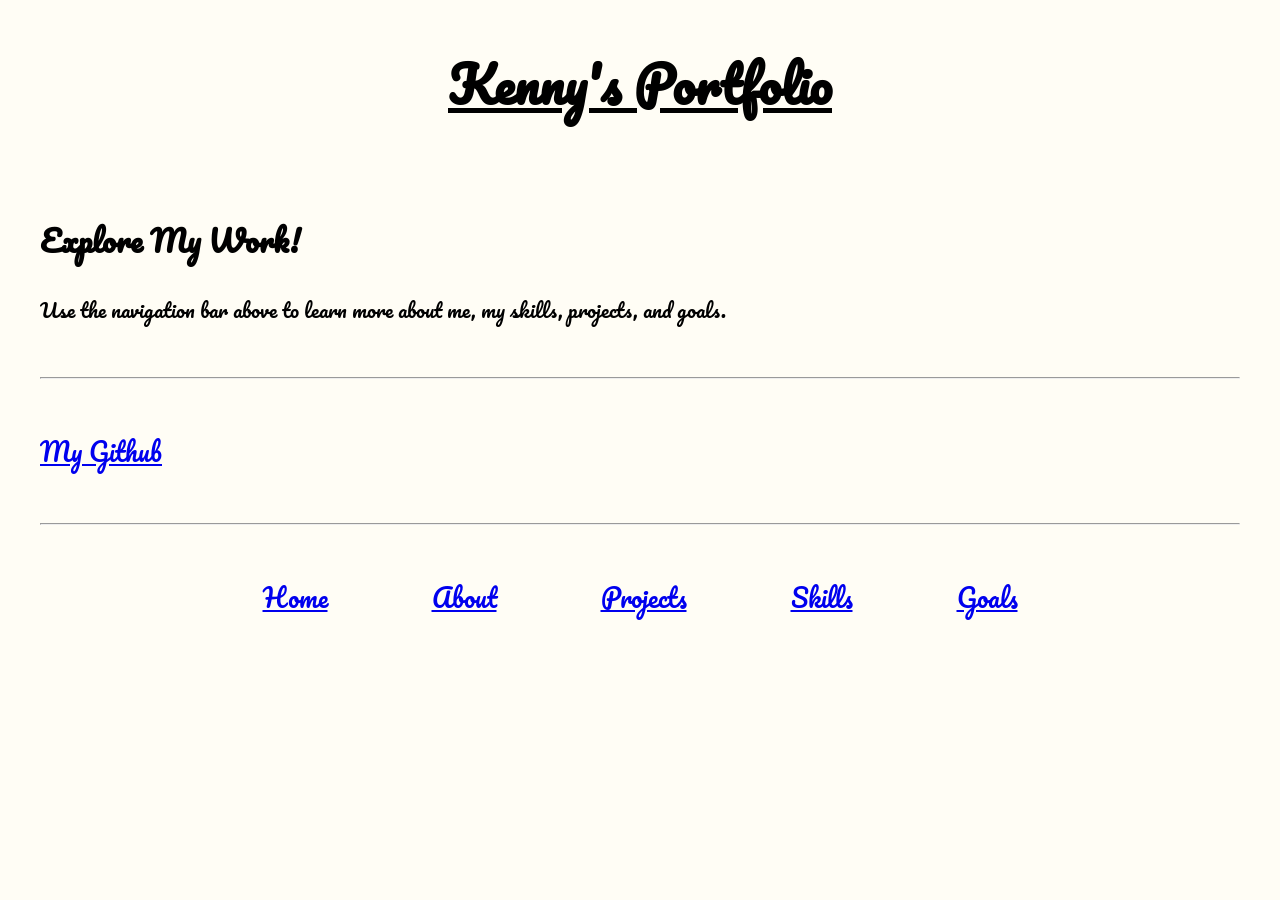
==== index.html @ f8387a8a "Created portfolio website" ====
<!DOCTYPE html>
<html>

<head>
    <title>
        My Website
    </title>

    <link rel="stylesheet" href="style.css">
</head>

<body>
    <h1>
        Kenny's Portfolio
    </h1>

    <br>

    <section>
        <h2>
            Explore My Work!
        </h2>

        <p>
            Use the navigation bar above to learn more about me, my skills, projects, and goals.
        </p>
    </section>

    <hr>

    <a href="https://github.com/Kenny-G-z">
        My Github
    </a>

    <hr>
    
    <footer>
        <nav>
            <a href="index.html">Home</a>
            <a href="about.html">About</a>
            <a href="projects.html">Projects</a>
            <a href="skills.html">Skills</a>
            <a href="goals.html">Goals</a>
        </nav>
    </footer>
</body>

</html>
---- style.css ----
@import url('https://fonts.googleapis.com/css2?family=Pacifico&display=swap');

h1 {
    text-align: center;
    font-size: 50px;
    text-decoration: underline;
    font-weight: bold;
}

h2 {
    font-size: 30px;
}

p {
    font-size: 20px;
}

section {
    margin-bottom: 50px;
}       
        
li {
    font-size: 20px;
}

a {
    font-size: 25px;
}

body {
    margin: 40px;
    font-family: Pacifico, cursive;
    background-color: #fffdf5;
}

footer {
    text-align: center;
    margin-top: 50px;
}

footer a {
    margin: 0 50px;
}

hr {
    margin-top: 50px;
    margin-bottom: 50px;
}
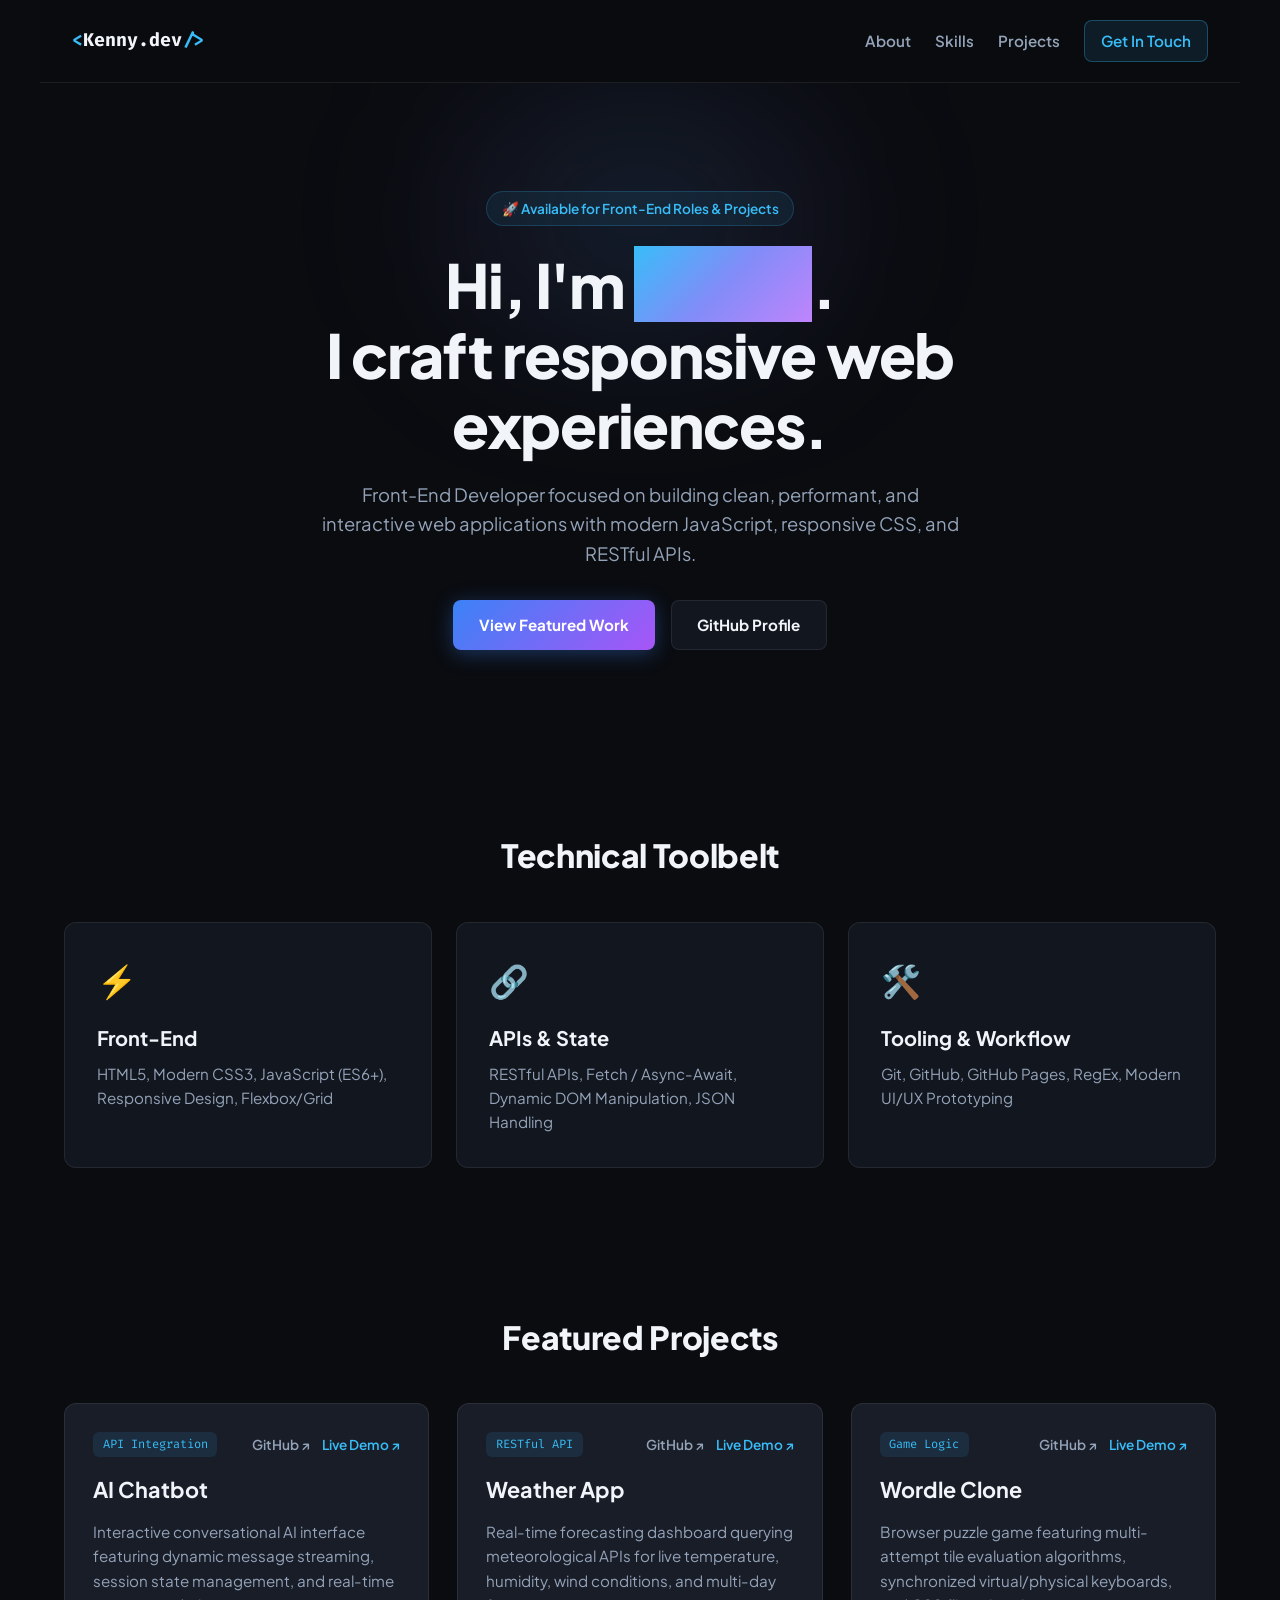
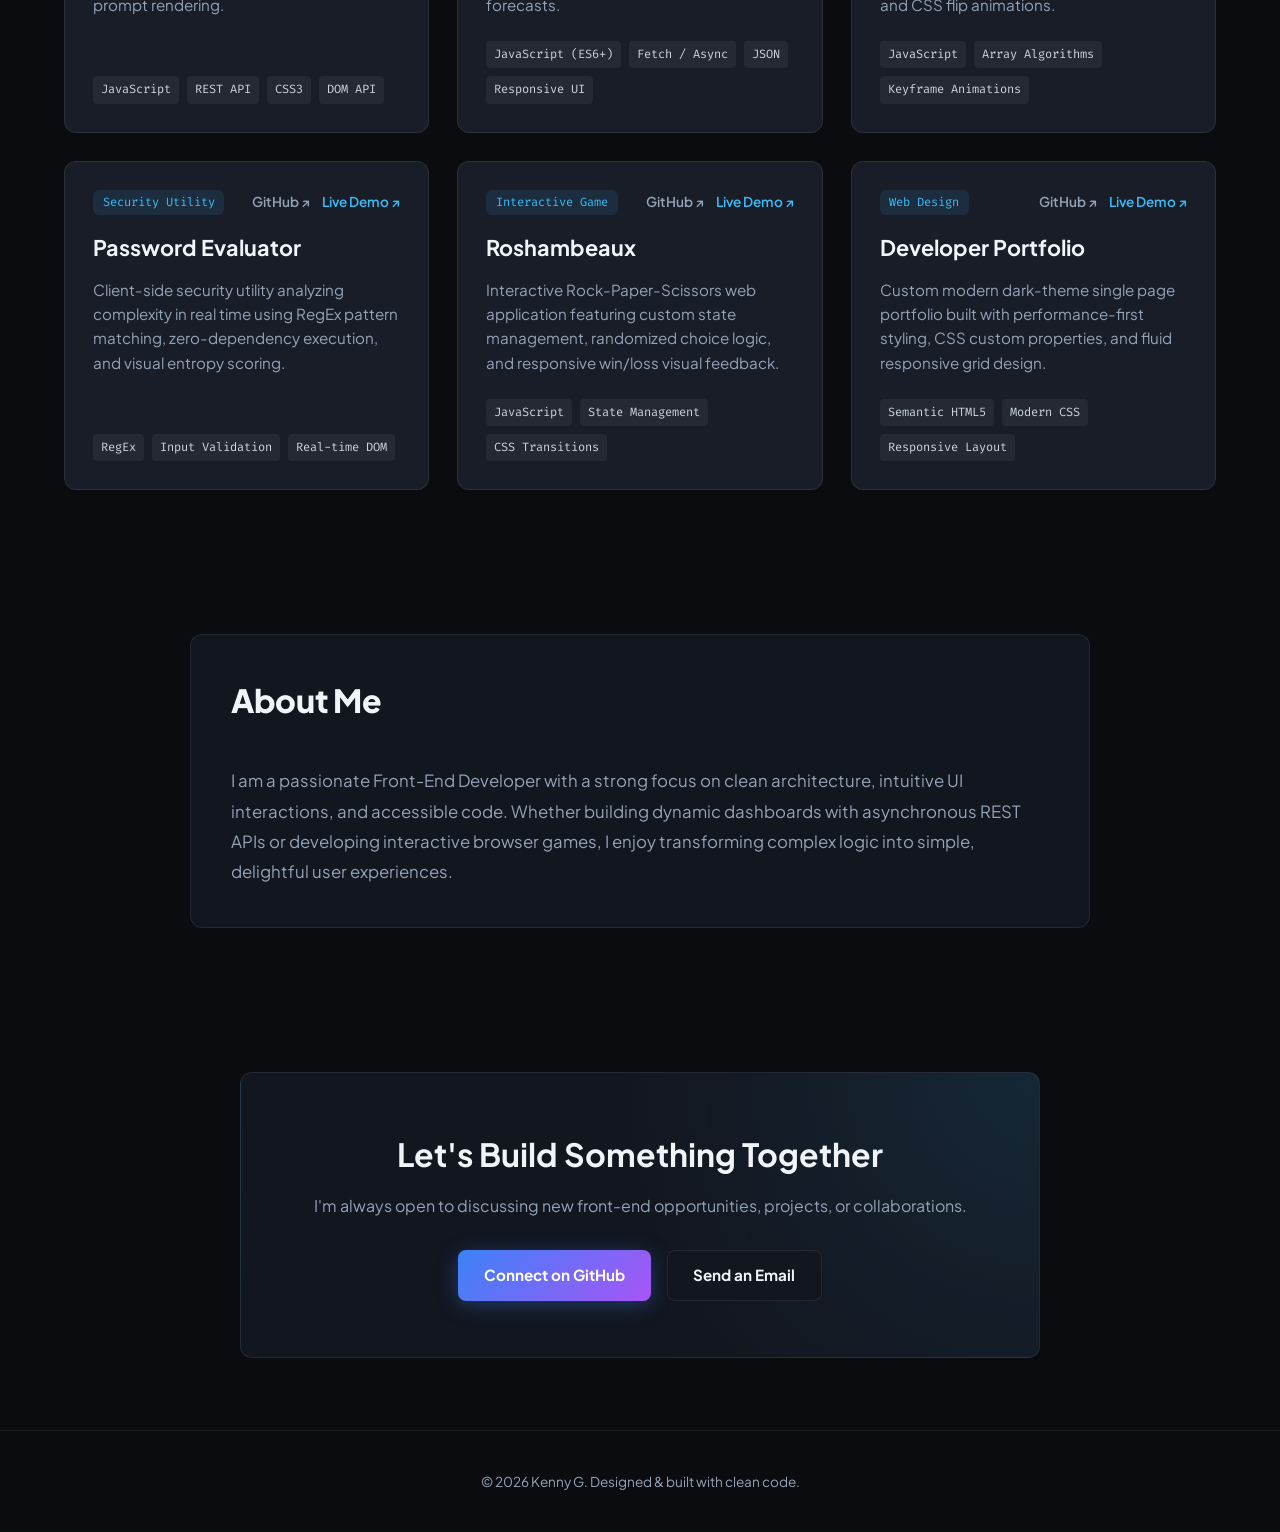
==== commit e2ae7204: "testing" ====
--- a/index.html
+++ b/index.html
@@ -1,48 +1,211 @@
 <!DOCTYPE html>
-<html>
-
+<html lang="en">
 <head>
-    <title>
-        My Website
-    </title>
-
-    <link rel="stylesheet" href="style.css">
+  <meta charset="UTF-8" />
+  <meta name="viewport" content="width=device-width, initial-scale=1.0" />
+  <title>Kenny G | Front-End Developer Portfolio</title>
+  <link rel="preconnect" href="https://fonts.googleapis.com">
+  <link rel="preconnect" href="https://fonts.gstatic.com" crossorigin>
+  <link href="https://fonts.googleapis.com/css2?family=Fira+Code:wght@400;600&family=Plus+Jakarta+Sans:wght@400;600;700;800&display=swap" rel="stylesheet">
+  <link rel="stylesheet" href="style.css" />
 </head>
-
 <body>
-    <h1>
-        Kenny's Portfolio
-    </h1>
-
-    <br>
-
-    <section>
-        <h2>
-            Explore My Work!
-        </h2>
-
+
+  <!-- Navigation -->
+  <header class="navbar">
+    <a href="#hero" class="logo"><span>&lt;</span>Kenny.dev<span>/&gt;</span></a>
+    <nav class="nav-links">
+      <a href="#about">About</a>
+      <a href="#skills">Skills</a>
+      <a href="#projects">Projects</a>
+      <a href="#contact" class="btn-nav">Get In Touch</a>
+    </nav>
+  </header>
+
+  <main>
+    <!-- Hero Section -->
+    <section id="hero" class="hero-section">
+      <div class="hero-glow"></div>
+      <div class="hero-content">
+        <div class="badge">🚀 Available for Front-End Roles & Projects</div>
+        <h1>Hi, I'm <span class="gradient-text">Kenny</span>.<br>I craft responsive web experiences.</h1>
+        <p class="hero-subtext">
+          Front-End Developer focused on building clean, performant, and interactive web applications with modern JavaScript, responsive CSS, and RESTful APIs.
+        </p>
+        <div class="hero-actions">
+          <a href="#projects" class="btn btn-primary">View Featured Work</a>
+          <a href="https://github.com/Kenny-G-z" target="_blank" rel="noopener noreferrer" class="btn btn-secondary">GitHub Profile</a>
+        </div>
+      </div>
+    </section>
+
+    <!-- Skills Section -->
+    <section id="skills" class="skills-section">
+      <h2 class="section-title">Technical Toolbelt</h2>
+      <div class="skills-grid">
+        <div class="skill-card">
+          <div class="skill-icon">⚡</div>
+          <h3>Front-End</h3>
+          <p>HTML5, Modern CSS3, JavaScript (ES6+), Responsive Design, Flexbox/Grid</p>
+        </div>
+        <div class="skill-card">
+          <div class="skill-icon">🔗</div>
+          <h3>APIs & State</h3>
+          <p>RESTful APIs, Fetch / Async-Await, Dynamic DOM Manipulation, JSON Handling</p>
+        </div>
+        <div class="skill-card">
+          <div class="skill-icon">🛠️</div>
+          <h3>Tooling & Workflow</h3>
+          <p>Git, GitHub, GitHub Pages, RegEx, Modern UI/UX Prototyping</p>
+        </div>
+      </div>
+    </section>
+
+    <!-- Projects Section -->
+    <section id="projects" class="projects-section">
+      <h2 class="section-title">Featured Projects</h2>
+      <div class="projects-grid">
+
+        <!-- Project 1: AI Chatbot -->
+        <article class="project-card">
+          <div class="project-header">
+            <span class="project-tag">API Integration</span>
+            <div class="project-links">
+              <a href="https://github.com/Kenny-G-z/AI-Chatbot" target="_blank" rel="noopener noreferrer" title="View Source">GitHub ↗</a>
+              <a href="https://kenny-g-z.github.io/AI-Chatbot/" target="_blank" rel="noopener noreferrer" class="live-link" title="Live Demo">Live Demo ↗</a>
+            </div>
+          </div>
+          <h3>AI Chatbot</h3>
+          <p>Interactive conversational AI interface featuring dynamic message streaming, session state management, and real-time prompt rendering.</p>
+          <div class="tech-stack">
+            <span>JavaScript</span>
+            <span>REST API</span>
+            <span>CSS3</span>
+            <span>DOM API</span>
+          </div>
+        </article>
+
+        <!-- Project 2: Weather App -->
+        <article class="project-card">
+          <div class="project-header">
+            <span class="project-tag">RESTful API</span>
+            <div class="project-links">
+              <a href="https://github.com/Kenny-G-z/Weather-App" target="_blank" rel="noopener noreferrer">GitHub ↗</a>
+              <a href="https://kenny-g-z.github.io/Weather-App/" target="_blank" rel="noopener noreferrer" class="live-link">Live Demo ↗</a>
+            </div>
+          </div>
+          <h3>Weather App</h3>
+          <p>Real-time forecasting dashboard querying meteorological APIs for live temperature, humidity, wind conditions, and multi-day forecasts.</p>
+          <div class="tech-stack">
+            <span>JavaScript (ES6+)</span>
+            <span>Fetch / Async</span>
+            <span>JSON</span>
+            <span>Responsive UI</span>
+          </div>
+        </article>
+
+        <!-- Project 3: Wordle Clone -->
+        <article class="project-card">
+          <div class="project-header">
+            <span class="project-tag">Game Logic</span>
+            <div class="project-links">
+              <a href="https://github.com/Kenny-G-z/Wordle" target="_blank" rel="noopener noreferrer">GitHub ↗</a>
+              <a href="https://kenny-g-z.github.io/Wordle/" target="_blank" rel="noopener noreferrer" class="live-link">Live Demo ↗</a>
+            </div>
+          </div>
+          <h3>Wordle Clone</h3>
+          <p>Browser puzzle game featuring multi-attempt tile evaluation algorithms, synchronized virtual/physical keyboards, and CSS flip animations.</p>
+          <div class="tech-stack">
+            <span>JavaScript</span>
+            <span>Array Algorithms</span>
+            <span>Keyframe Animations</span>
+          </div>
+        </article>
+
+        <!-- Project 4: Password Evaluator -->
+        <article class="project-card">
+          <div class="project-header">
+            <span class="project-tag">Security Utility</span>
+            <div class="project-links">
+              <a href="https://github.com/Kenny-G-z/Password-Evaluator" target="_blank" rel="noopener noreferrer">GitHub ↗</a>
+              <a href="https://kenny-g-z.github.io/Password-Evaluator/" target="_blank" rel="noopener noreferrer" class="live-link">Live Demo ↗</a>
+            </div>
+          </div>
+          <h3>Password Evaluator</h3>
+          <p>Client-side security utility analyzing complexity in real time using RegEx pattern matching, zero-dependency execution, and visual entropy scoring.</p>
+          <div class="tech-stack">
+            <span>RegEx</span>
+            <span>Input Validation</span>
+            <span>Real-time DOM</span>
+          </div>
+        </article>
+
+        <!-- Project 5: Roshambeaux -->
+        <article class="project-card">
+          <div class="project-header">
+            <span class="project-tag">Interactive Game</span>
+            <div class="project-links">
+              <a href="https://github.com/Kenny-G-z/Roshambeaux" target="_blank" rel="noopener noreferrer">GitHub ↗</a>
+              <a href="https://kenny-g-z.github.io/Roshambeaux/" target="_blank" rel="noopener noreferrer" class="live-link">Live Demo ↗</a>
+            </div>
+          </div>
+          <h3>Roshambeaux</h3>
+          <p>Interactive Rock-Paper-Scissors web application featuring custom state management, randomized choice logic, and responsive win/loss visual feedback.</p>
+          <div class="tech-stack">
+            <span>JavaScript</span>
+            <span>State Management</span>
+            <span>CSS Transitions</span>
+          </div>
+        </article>
+
+        <!-- Project 6: Personal Portfolio -->
+        <article class="project-card">
+          <div class="project-header">
+            <span class="project-tag">Web Design</span>
+            <div class="project-links">
+              <a href="https://github.com/Kenny-G-z/Portfolio" target="_blank" rel="noopener noreferrer">GitHub ↗</a>
+              <a href="https://kenny-g-z.github.io/Portfolio/" target="_blank" rel="noopener noreferrer" class="live-link">Live Demo ↗</a>
+            </div>
+          </div>
+          <h3>Developer Portfolio</h3>
+          <p>Custom modern dark-theme single page portfolio built with performance-first styling, CSS custom properties, and fluid responsive grid design.</p>
+          <div class="tech-stack">
+            <span>Semantic HTML5</span>
+            <span>Modern CSS</span>
+            <span>Responsive Layout</span>
+          </div>
+        </article>
+
+      </div>
+    </section>
+
+    <!-- About Section -->
+    <section id="about" class="about-section">
+      <div class="about-card">
+        <h2 class="section-title text-left">About Me</h2>
         <p>
-            Use the navigation bar above to learn more about me, my skills, projects, and goals.
+          I am a passionate Front-End Developer with a strong focus on clean architecture, intuitive UI interactions, and accessible code. Whether building dynamic dashboards with asynchronous REST APIs or developing interactive browser games, I enjoy transforming complex logic into simple, delightful user experiences.
         </p>
-    </section>
-
-    <hr>
-
-    <a href="https://github.com/Kenny-G-z">
-        My Github
-    </a>
-
-    <hr>
-    
-    <footer>
-        <nav>
-            <a href="index.html">Home</a>
-            <a href="about.html">About</a>
-            <a href="projects.html">Projects</a>
-            <a href="skills.html">Skills</a>
-            <a href="goals.html">Goals</a>
-        </nav>
-    </footer>
+      </div>
+    </section>
+
+    <!-- Contact Section -->
+    <section id="contact" class="contact-section">
+      <div class="contact-box">
+        <h2>Let's Build Something Together</h2>
+        <p>I'm always open to discussing new front-end opportunities, projects, or collaborations.</p>
+        <div class="contact-buttons">
+          <a href="https://github.com/Kenny-G-z" target="_blank" rel="noopener noreferrer" class="btn btn-primary">Connect on GitHub</a>
+          <a href="mailto:your-email@example.com" class="btn btn-secondary">Send an Email</a>
+        </div>
+      </div>
+    </section>
+  </main>
+
+  <footer>
+    <p>© 2026 Kenny G. Designed & built with clean code.</p>
+  </footer>
+
+  <script src="script.js"></script>
 </body>
-
 </html>
--- a/style.css
+++ b/style.css
@@ -1,48 +1,392 @@
-@import url('https://fonts.googleapis.com/css2?family=Pacifico&display=swap');
-
-h1 {
-    text-align: center;
-    font-size: 50px;
-    text-decoration: underline;
-    font-weight: bold;
-}
-
-h2 {
-    font-size: 30px;
-}
-
-p {
-    font-size: 20px;
-}
-
+:root {
+  --bg-main: #0a0c10;
+  --bg-surface: #12161f;
+  --bg-card: #181d28;
+  --bg-card-hover: #1e2433;
+  --border-color: rgba(255, 255, 255, 0.08);
+  --border-hover: rgba(56, 189, 248, 0.4);
+  --text-main: #f1f5f9;
+  --text-muted: #94a3b8;
+  --accent-cyan: #38bdf8;
+  --accent-blue: #3b82f6;
+  --accent-purple: #a855f7;
+  --radius: 12px;
+  --transition: all 0.25s cubic-bezier(0.16, 1, 0.3, 1);
+}
+
+* {
+  box-sizing: border-box;
+  margin: 0;
+  padding: 0;
+}
+
+html {
+  scroll-behavior: smooth;
+  font-family: 'Plus Jakarta Sans', sans-serif;
+  background-color: var(--bg-main);
+  color: var(--text-main);
+  line-height: 1.6;
+}
+
+/* Navbar */
+.navbar {
+  display: flex;
+  justify-content: space-between;
+  align-items: center;
+  padding: 1.25rem 2rem;
+  max-width: 1200px;
+  margin: 0 auto;
+  position: sticky;
+  top: 0;
+  z-index: 100;
+  background: rgba(10, 12, 16, 0.85);
+  backdrop-filter: blur(12px);
+  border-bottom: 1px solid var(--border-color);
+}
+
+.logo {
+  font-family: 'Fira Code', monospace;
+  font-weight: 700;
+  font-size: 1.15rem;
+  color: var(--text-main);
+  text-decoration: none;
+}
+
+.logo span {
+  color: var(--accent-cyan);
+}
+
+.nav-links {
+  display: flex;
+  align-items: center;
+  gap: 1.5rem;
+}
+
+.nav-links a {
+  text-decoration: none;
+  color: var(--text-muted);
+  font-size: 0.95rem;
+  font-weight: 600;
+  transition: var(--transition);
+}
+
+.nav-links a:hover {
+  color: var(--accent-cyan);
+}
+
+.btn-nav {
+  background: rgba(56, 189, 248, 0.1);
+  color: var(--accent-cyan) !important;
+  padding: 0.5rem 1rem;
+  border-radius: 8px;
+  border: 1px solid rgba(56, 189, 248, 0.3);
+}
+
+.btn-nav:hover {
+  background: rgba(56, 189, 248, 0.2);
+}
+
+/* Hero Section */
+.hero-section {
+  position: relative;
+  min-height: 75vh;
+  display: flex;
+  align-items: center;
+  justify-content: center;
+  text-align: center;
+  padding: 4rem 1.5rem;
+  overflow: hidden;
+}
+
+.hero-glow {
+  position: absolute;
+  top: 20%;
+  left: 50%;
+  transform: translate(-50%, -50%);
+  width: 500px;
+  height: 250px;
+  background: radial-gradient(circle, rgba(56, 189, 248, 0.15) 0%, rgba(168, 85, 247, 0.08) 60%, transparent 80%);
+  filter: blur(80px);
+  z-index: 0;
+}
+
+.hero-content {
+  position: relative;
+  z-index: 1;
+  max-width: 800px;
+}
+
+.badge {
+  display: inline-block;
+  font-size: 0.85rem;
+  font-weight: 600;
+  color: var(--accent-cyan);
+  background: rgba(56, 189, 248, 0.08);
+  border: 1px solid rgba(56, 189, 248, 0.2);
+  padding: 0.35rem 0.9rem;
+  border-radius: 999px;
+  margin-bottom: 1.5rem;
+}
+
+.hero-content h1 {
+  font-size: clamp(2.2rem, 5vw, 3.8rem);
+  font-weight: 800;
+  line-height: 1.15;
+  margin-bottom: 1.25rem;
+  letter-spacing: -0.02em;
+}
+
+.gradient-text {
+  background: linear-gradient(135deg, #38bdf8, #818cf8, #c084fc);
+  -webkit-text-fill-color: transparent;
+}
+
+.hero-subtext {
+  font-size: 1.15rem;
+  color: var(--text-muted);
+  margin-bottom: 2rem;
+  max-width: 650px;
+  margin-left: auto;
+  margin-right: auto;
+}
+
+.hero-actions {
+  display: flex;
+  gap: 1rem;
+  justify-content: center;
+  flex-wrap: wrap;
+}
+
+.btn {
+  display: inline-flex;
+  align-items: center;
+  justify-content: center;
+  padding: 0.75rem 1.6rem;
+  border-radius: 8px;
+  font-size: 0.95rem;
+  font-weight: 700;
+  text-decoration: none;
+  transition: var(--transition);
+}
+
+.btn-primary {
+  background: linear-gradient(135deg, var(--accent-blue), var(--accent-purple));
+  color: #fff;
+  box-shadow: 0 4px 20px rgba(59, 130, 246, 0.35);
+}
+
+.btn-primary:hover {
+  transform: translateY(-2px);
+  box-shadow: 0 6px 25px rgba(59, 130, 246, 0.5);
+}
+
+.btn-secondary {
+  background: var(--bg-surface);
+  color: var(--text-main);
+  border: 1px solid var(--border-color);
+}
+
+.btn-secondary:hover {
+  background: var(--bg-card);
+  border-color: rgba(255, 255, 255, 0.2);
+  transform: translateY(-2px);
+}
+
+/* Sections Common */
 section {
-    margin-bottom: 50px;
-}       
-        
-li {
-    font-size: 20px;
-}
-
-a {
-    font-size: 25px;
-}
-
-body {
-    margin: 40px;
-    font-family: Pacifico, cursive;
-    background-color: #fffdf5;
-}
-
+  max-width: 1200px;
+  margin: 0 auto;
+  padding: 4.5rem 1.5rem;
+}
+
+.section-title {
+  font-size: 2rem;
+  font-weight: 800;
+  margin-bottom: 2.5rem;
+  text-align: center;
+  letter-spacing: -0.01em;
+}
+
+.section-title.text-left {
+  text-align: left;
+}
+
+/* Skills */
+.skills-grid {
+  display: grid;
+  grid-template-columns: repeat(auto-fit, minmax(280px, 1fr));
+  gap: 1.5rem;
+}
+
+.skill-card {
+  background: var(--bg-surface);
+  border: 1px solid var(--border-color);
+  border-radius: var(--radius);
+  padding: 2rem;
+  transition: var(--transition);
+}
+
+.skill-card:hover {
+  border-color: var(--border-hover);
+  transform: translateY(-4px);
+}
+
+.skill-icon {
+  font-size: 2rem;
+  margin-bottom: 1rem;
+}
+
+.skill-card h3 {
+  font-size: 1.25rem;
+  margin-bottom: 0.5rem;
+}
+
+.skill-card p {
+  color: var(--text-muted);
+  font-size: 0.95rem;
+}
+
+/* Projects */
+.projects-grid {
+  display: grid;
+  grid-template-columns: repeat(auto-fit, minmax(320px, 1fr));
+  gap: 1.75rem;
+}
+
+.project-card {
+  background: var(--bg-card);
+  border: 1px solid var(--border-color);
+  border-radius: var(--radius);
+  padding: 1.75rem;
+  display: flex;
+  flex-direction: column;
+  justify-content: space-between;
+  transition: var(--transition);
+}
+
+.project-card:hover {
+  border-color: var(--border-hover);
+  background: var(--bg-card-hover);
+  transform: translateY(-5px);
+  box-shadow: 0 10px 30px rgba(0, 0, 0, 0.4);
+}
+
+.project-header {
+  display: flex;
+  justify-content: space-between;
+  align-items: center;
+  margin-bottom: 1rem;
+}
+
+.project-tag {
+  font-family: 'Fira Code', monospace;
+  font-size: 0.75rem;
+  color: var(--accent-cyan);
+  background: rgba(56, 189, 248, 0.1);
+  padding: 0.2rem 0.6rem;
+  border-radius: 6px;
+}
+
+.project-links {
+  display: flex;
+  gap: 0.75rem;
+}
+
+.project-links a {
+  font-size: 0.85rem;
+  color: var(--text-muted);
+  text-decoration: none;
+  font-weight: 600;
+  transition: var(--transition);
+}
+
+.project-links a:hover,
+.project-links a.live-link {
+  color: var(--accent-cyan);
+}
+
+.project-card h3 {
+  font-size: 1.35rem;
+  margin-bottom: 0.75rem;
+}
+
+.project-card p {
+  color: var(--text-muted);
+  font-size: 0.95rem;
+  margin-bottom: 1.5rem;
+  flex-grow: 1;
+}
+
+.tech-stack {
+  display: flex;
+  flex-wrap: wrap;
+  gap: 0.5rem;
+}
+
+.tech-stack span {
+  font-family: 'Fira Code', monospace;
+  font-size: 0.75rem;
+  background: rgba(255, 255, 255, 0.05);
+  color: #cbd5e1;
+  padding: 0.25rem 0.5rem;
+  border-radius: 4px;
+}
+
+/* About Section */
+.about-card {
+  background: var(--bg-surface);
+  border: 1px solid var(--border-color);
+  border-radius: var(--radius);
+  padding: 2.5rem;
+  max-width: 900px;
+  margin: 0 auto;
+}
+
+.about-card p {
+  color: var(--text-muted);
+  font-size: 1.05rem;
+  line-height: 1.8;
+}
+
+/* Contact */
+.contact-box {
+  background: radial-gradient(circle at top right, rgba(56, 189, 248, 0.1), transparent 50%), var(--bg-surface);
+  border: 1px solid var(--border-color);
+  border-radius: var(--radius);
+  padding: 3.5rem 2rem;
+  text-align: center;
+  max-width: 800px;
+  margin: 0 auto;
+}
+
+.contact-box h2 {
+  font-size: 2rem;
+  margin-bottom: 0.75rem;
+}
+
+.contact-box p {
+  color: var(--text-muted);
+  margin-bottom: 2rem;
+}
+
+.contact-buttons {
+  display: flex;
+  justify-content: center;
+  gap: 1rem;
+  flex-wrap: wrap;
+}
+
+/* Footer */
 footer {
-    text-align: center;
-    margin-top: 50px;
-}
-
-footer a {
-    margin: 0 50px;
-}
-
-hr {
-    margin-top: 50px;
-    margin-bottom: 50px;
+  text-align: center;
+  padding: 2.5rem 1rem;
+  border-top: 1px solid var(--border-color);
+  color: var(--text-muted);
+  font-size: 0.85rem;
+}
+
+@media (max-width: 640px) {
+  .nav-links {
+    display: none; /* simple mobile hide for clean look */
+  }
 }
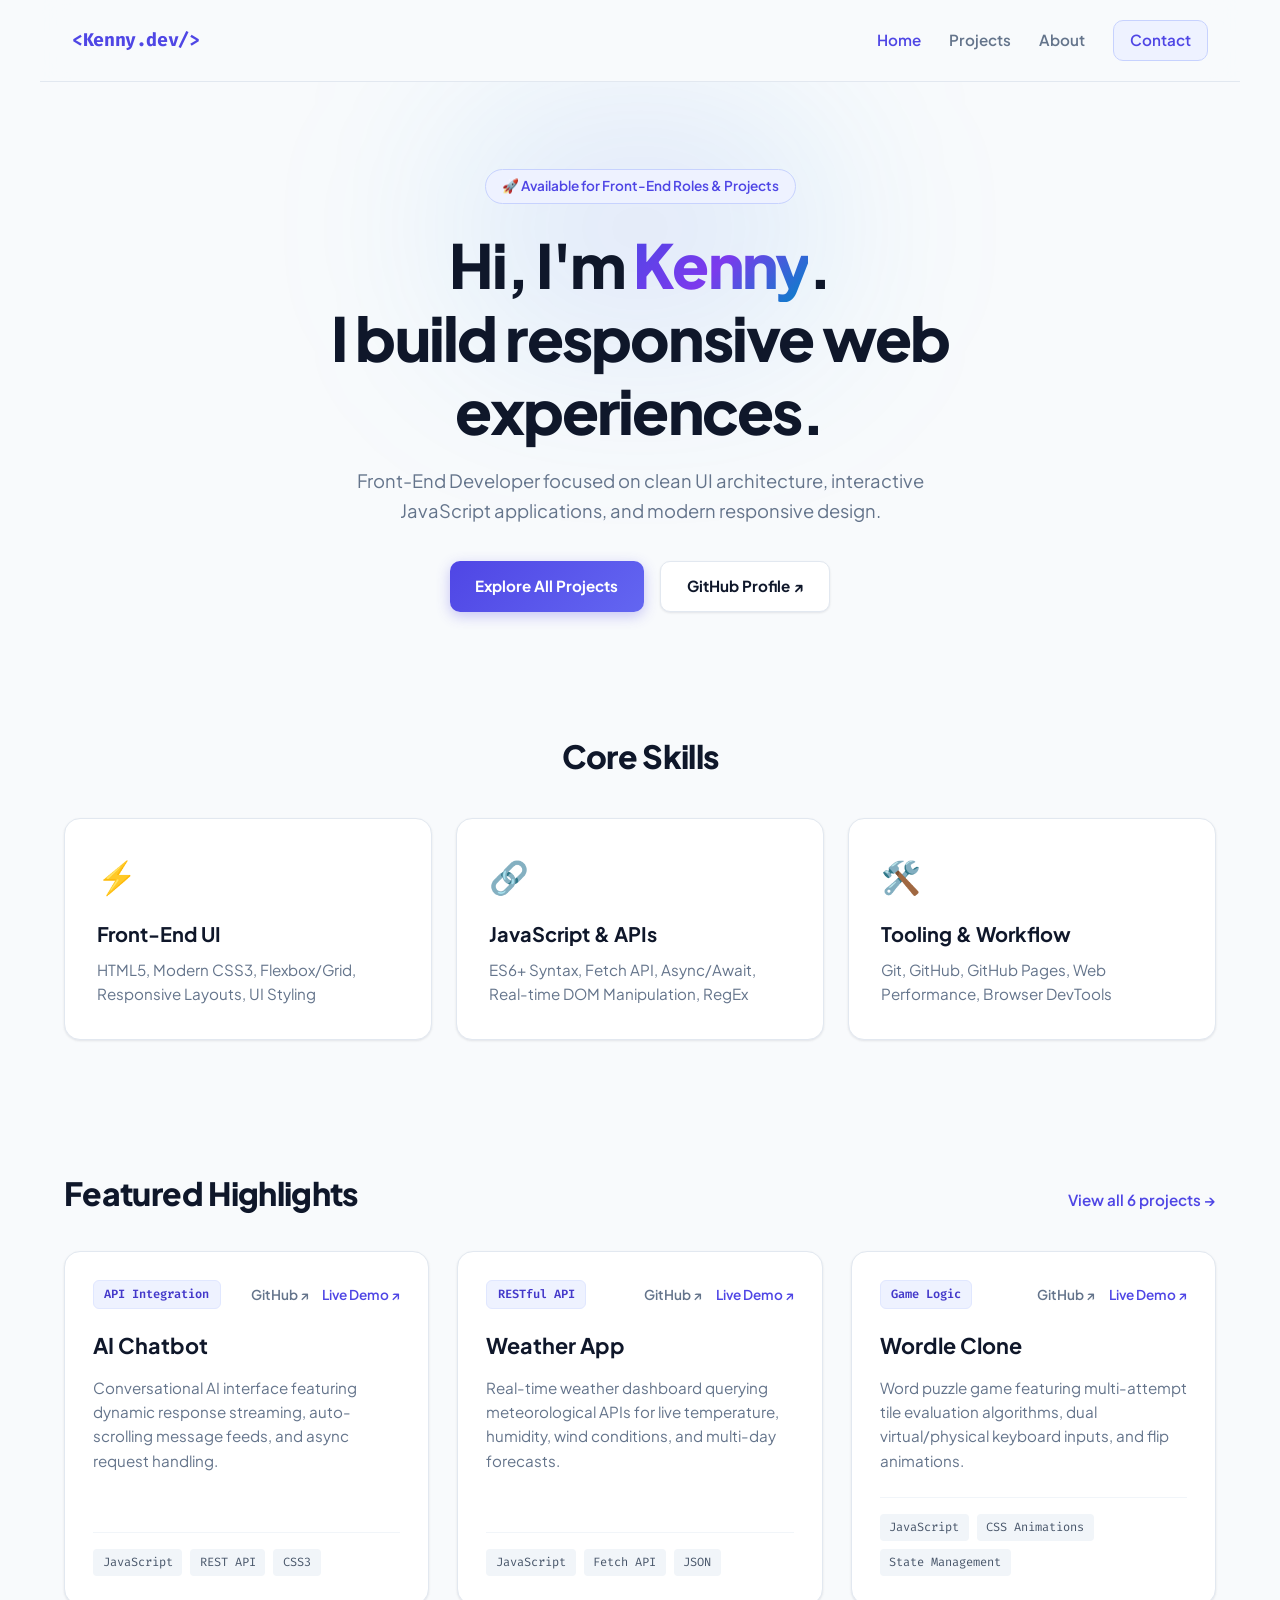
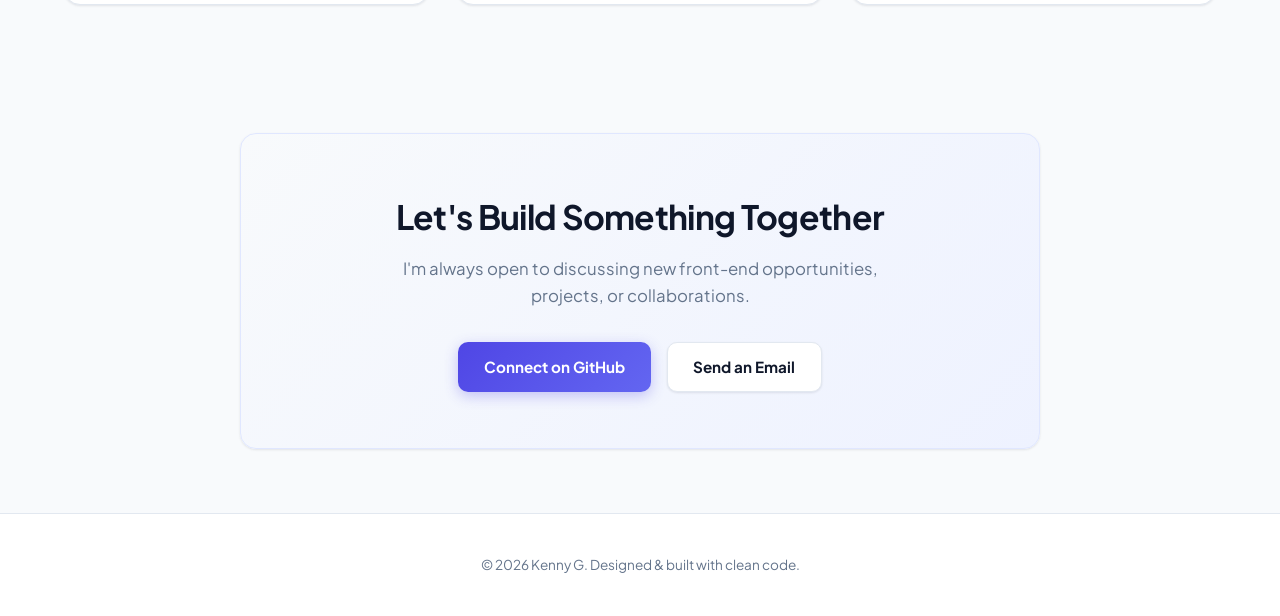
==== commit 0c7541d2: "testing" ====
--- a/index.html
+++ b/index.html
@@ -3,7 +3,7 @@
 <head>
   <meta charset="UTF-8" />
   <meta name="viewport" content="width=device-width, initial-scale=1.0" />
-  <title>Kenny G | Front-End Developer Portfolio</title>
+  <title>Kenny G | Front-End Developer</title>
   <link rel="preconnect" href="https://fonts.googleapis.com">
   <link rel="preconnect" href="https://fonts.gstatic.com" crossorigin>
   <link href="https://fonts.googleapis.com/css2?family=Fira+Code:wght@400;600&family=Plus+Jakarta+Sans:wght@400;600;700;800&display=swap" rel="stylesheet">
@@ -13,79 +13,81 @@
 
   <!-- Navigation -->
   <header class="navbar">
-    <a href="#hero" class="logo"><span>&lt;</span>Kenny.dev<span>/&gt;</span></a>
+    <a href="index.html" class="logo">&lt;Kenny.dev/&gt;</a>
     <nav class="nav-links">
-      <a href="#about">About</a>
-      <a href="#skills">Skills</a>
-      <a href="#projects">Projects</a>
-      <a href="#contact" class="btn-nav">Get In Touch</a>
+      <a href="index.html" class="active">Home</a>
+      <a href="projects.html">Projects</a>
+      <a href="about.html">About</a>
+      <a href="#contact" class="btn-nav">Contact</a>
     </nav>
   </header>
 
   <main>
     <!-- Hero Section -->
-    <section id="hero" class="hero-section">
+    <section class="hero-section">
       <div class="hero-glow"></div>
       <div class="hero-content">
-        <div class="badge">🚀 Available for Front-End Roles & Projects</div>
-        <h1>Hi, I'm <span class="gradient-text">Kenny</span>.<br>I craft responsive web experiences.</h1>
+        <span class="badge">🚀 Available for Front-End Roles & Projects</span>
+        <h1>Hi, I'm <span class="gradient-text">Kenny</span>.<br>I build responsive web experiences.</h1>
         <p class="hero-subtext">
-          Front-End Developer focused on building clean, performant, and interactive web applications with modern JavaScript, responsive CSS, and RESTful APIs.
+          Front-End Developer focused on clean UI architecture, interactive JavaScript applications, and modern responsive design.
         </p>
         <div class="hero-actions">
-          <a href="#projects" class="btn btn-primary">View Featured Work</a>
-          <a href="https://github.com/Kenny-G-z" target="_blank" rel="noopener noreferrer" class="btn btn-secondary">GitHub Profile</a>
+          <a href="projects.html" class="btn btn-primary">Explore All Projects</a>
+          <a href="https://github.com/Kenny-G-z" target="_blank" rel="noopener noreferrer" class="btn btn-secondary">GitHub Profile ↗</a>
         </div>
       </div>
     </section>
 
-    <!-- Skills Section -->
-    <section id="skills" class="skills-section">
-      <h2 class="section-title">Technical Toolbelt</h2>
+    <!-- Skills Snapshot -->
+    <section class="skills-section">
+      <h2 class="section-title">Core Skills</h2>
       <div class="skills-grid">
         <div class="skill-card">
           <div class="skill-icon">⚡</div>
-          <h3>Front-End</h3>
-          <p>HTML5, Modern CSS3, JavaScript (ES6+), Responsive Design, Flexbox/Grid</p>
+          <h3>Front-End UI</h3>
+          <p>HTML5, Modern CSS3, Flexbox/Grid, Responsive Layouts, UI Styling</p>
         </div>
         <div class="skill-card">
           <div class="skill-icon">🔗</div>
-          <h3>APIs & State</h3>
-          <p>RESTful APIs, Fetch / Async-Await, Dynamic DOM Manipulation, JSON Handling</p>
+          <h3>JavaScript & APIs</h3>
+          <p>ES6+ Syntax, Fetch API, Async/Await, Real-time DOM Manipulation, RegEx</p>
         </div>
         <div class="skill-card">
           <div class="skill-icon">🛠️</div>
           <h3>Tooling & Workflow</h3>
-          <p>Git, GitHub, GitHub Pages, RegEx, Modern UI/UX Prototyping</p>
+          <p>Git, GitHub, GitHub Pages, Web Performance, Browser DevTools</p>
         </div>
       </div>
     </section>
 
-    <!-- Projects Section -->
-    <section id="projects" class="projects-section">
-      <h2 class="section-title">Featured Projects</h2>
+    <!-- Featured Projects Spotlight (Top 3) -->
+    <section class="featured-section">
+      <div class="section-header-row">
+        <h2 class="section-title">Featured Highlights</h2>
+        <a href="projects.html" class="view-all-link">View all 6 projects →</a>
+      </div>
+      
       <div class="projects-grid">
-
-        <!-- Project 1: AI Chatbot -->
+        <!-- AI Chatbot -->
         <article class="project-card">
           <div class="project-header">
             <span class="project-tag">API Integration</span>
             <div class="project-links">
-              <a href="https://github.com/Kenny-G-z/AI-Chatbot" target="_blank" rel="noopener noreferrer" title="View Source">GitHub ↗</a>
-              <a href="https://kenny-g-z.github.io/AI-Chatbot/" target="_blank" rel="noopener noreferrer" class="live-link" title="Live Demo">Live Demo ↗</a>
+              <a href="https://github.com/Kenny-G-z/AI-Chatbot" target="_blank" rel="noopener noreferrer">GitHub ↗</a>
+              <a href="https://kenny-g-z.github.io/AI-Chatbot/" target="_blank" rel="noopener noreferrer" class="live-link">Live Demo ↗</a>
             </div>
           </div>
           <h3>AI Chatbot</h3>
-          <p>Interactive conversational AI interface featuring dynamic message streaming, session state management, and real-time prompt rendering.</p>
+          <p>Conversational AI interface featuring dynamic response streaming, auto-scrolling message feeds, and async request handling.</p>
           <div class="tech-stack">
             <span>JavaScript</span>
             <span>REST API</span>
             <span>CSS3</span>
-            <span>DOM API</span>
           </div>
         </article>
 
-        <!-- Project 2: Weather App -->
+        <!-- Weather App -->
         <article class="project-card">
           <div class="project-header">
             <span class="project-tag">RESTful API</span>
@@ -95,16 +97,15 @@
             </div>
           </div>
           <h3>Weather App</h3>
-          <p>Real-time forecasting dashboard querying meteorological APIs for live temperature, humidity, wind conditions, and multi-day forecasts.</p>
+          <p>Real-time weather dashboard querying meteorological APIs for live temperature, humidity, wind conditions, and multi-day forecasts.</p>
           <div class="tech-stack">
-            <span>JavaScript (ES6+)</span>
-            <span>Fetch / Async</span>
+            <span>JavaScript</span>
+            <span>Fetch API</span>
             <span>JSON</span>
-            <span>Responsive UI</span>
           </div>
         </article>
 
-        <!-- Project 3: Wordle Clone -->
+        <!-- Wordle Clone -->
         <article class="project-card">
           <div class="project-header">
             <span class="project-tag">Game Logic</span>
@@ -114,78 +115,13 @@
             </div>
           </div>
           <h3>Wordle Clone</h3>
-          <p>Browser puzzle game featuring multi-attempt tile evaluation algorithms, synchronized virtual/physical keyboards, and CSS flip animations.</p>
+          <p>Word puzzle game featuring multi-attempt tile evaluation algorithms, dual virtual/physical keyboard inputs, and flip animations.</p>
           <div class="tech-stack">
             <span>JavaScript</span>
-            <span>Array Algorithms</span>
-            <span>Keyframe Animations</span>
+            <span>CSS Animations</span>
+            <span>State Management</span>
           </div>
         </article>
-
-        <!-- Project 4: Password Evaluator -->
-        <article class="project-card">
-          <div class="project-header">
-            <span class="project-tag">Security Utility</span>
-            <div class="project-links">
-              <a href="https://github.com/Kenny-G-z/Password-Evaluator" target="_blank" rel="noopener noreferrer">GitHub ↗</a>
-              <a href="https://kenny-g-z.github.io/Password-Evaluator/" target="_blank" rel="noopener noreferrer" class="live-link">Live Demo ↗</a>
-            </div>
-          </div>
-          <h3>Password Evaluator</h3>
-          <p>Client-side security utility analyzing complexity in real time using RegEx pattern matching, zero-dependency execution, and visual entropy scoring.</p>
-          <div class="tech-stack">
-            <span>RegEx</span>
-            <span>Input Validation</span>
-            <span>Real-time DOM</span>
-          </div>
-        </article>
-
-        <!-- Project 5: Roshambeaux -->
-        <article class="project-card">
-          <div class="project-header">
-            <span class="project-tag">Interactive Game</span>
-            <div class="project-links">
-              <a href="https://github.com/Kenny-G-z/Roshambeaux" target="_blank" rel="noopener noreferrer">GitHub ↗</a>
-              <a href="https://kenny-g-z.github.io/Roshambeaux/" target="_blank" rel="noopener noreferrer" class="live-link">Live Demo ↗</a>
-            </div>
-          </div>
-          <h3>Roshambeaux</h3>
-          <p>Interactive Rock-Paper-Scissors web application featuring custom state management, randomized choice logic, and responsive win/loss visual feedback.</p>
-          <div class="tech-stack">
-            <span>JavaScript</span>
-            <span>State Management</span>
-            <span>CSS Transitions</span>
-          </div>
-        </article>
-
-        <!-- Project 6: Personal Portfolio -->
-        <article class="project-card">
-          <div class="project-header">
-            <span class="project-tag">Web Design</span>
-            <div class="project-links">
-              <a href="https://github.com/Kenny-G-z/Portfolio" target="_blank" rel="noopener noreferrer">GitHub ↗</a>
-              <a href="https://kenny-g-z.github.io/Portfolio/" target="_blank" rel="noopener noreferrer" class="live-link">Live Demo ↗</a>
-            </div>
-          </div>
-          <h3>Developer Portfolio</h3>
-          <p>Custom modern dark-theme single page portfolio built with performance-first styling, CSS custom properties, and fluid responsive grid design.</p>
-          <div class="tech-stack">
-            <span>Semantic HTML5</span>
-            <span>Modern CSS</span>
-            <span>Responsive Layout</span>
-          </div>
-        </article>
-
-      </div>
-    </section>
-
-    <!-- About Section -->
-    <section id="about" class="about-section">
-      <div class="about-card">
-        <h2 class="section-title text-left">About Me</h2>
-        <p>
-          I am a passionate Front-End Developer with a strong focus on clean architecture, intuitive UI interactions, and accessible code. Whether building dynamic dashboards with asynchronous REST APIs or developing interactive browser games, I enjoy transforming complex logic into simple, delightful user experiences.
-        </p>
       </div>
     </section>
 
@@ -206,6 +142,5 @@
     <p>© 2026 Kenny G. Designed & built with clean code.</p>
   </footer>
 
-  <script src="script.js"></script>
 </body>
 </html>
--- a/style.css
+++ b/style.css
@@ -1,19 +1,42 @@
+/* ==========================================================================
+   Design Tokens & CSS Variables (Vibrant Light Theme)
+   ========================================================================== */
 :root {
-  --bg-main: #0a0c10;
-  --bg-surface: #12161f;
-  --bg-card: #181d28;
-  --bg-card-hover: #1e2433;
-  --border-color: rgba(255, 255, 255, 0.08);
-  --border-hover: rgba(56, 189, 248, 0.4);
-  --text-main: #f1f5f9;
-  --text-muted: #94a3b8;
-  --accent-cyan: #38bdf8;
-  --accent-blue: #3b82f6;
-  --accent-purple: #a855f7;
-  --radius: 12px;
+  --bg-main: #f8fafc;
+  --bg-surface: #ffffff;
+  --bg-card: #ffffff;
+  --bg-card-hover: #ffffff;
+  
+  --border-color: #e2e8f0;
+  --border-hover: #cbd5e1;
+  
+  --text-main: #0f172a;
+  --text-muted: #64748b;
+  
+  /* Colorful Accents */
+  --accent-primary: #4f46e5;       /* Indigo */
+  --accent-primary-hover: #4338ca;
+  --accent-secondary: #0ea5e9;     /* Sky Blue */
+  --accent-purple: #9333ea;        /* Vibrant Purple */
+  --accent-tag-bg: #eef2ff;        /* Soft Indigo Tint */
+  --accent-tag-text: #4338ca;
+  
+  --shadow-sm: 0 1px 3px rgba(15, 23, 42, 0.06), 0 1px 2px rgba(15, 23, 42, 0.04);
+  --shadow-md: 0 4px 12px rgba(15, 23, 42, 0.06), 0 2px 4px rgba(15, 23, 42, 0.03);
+  --shadow-lg: 0 12px 28px rgba(79, 70, 229, 0.12), 0 4px 8px rgba(15, 23, 42, 0.04);
+  
+  --font-body: 'Plus Jakarta Sans', -apple-system, BlinkMacSystemFont, 'Segoe UI', Roboto, sans-serif;
+  --font-mono: 'Fira Code', monospace;
+  --radius-md: 10px;
+  --radius-lg: 16px;
+  --radius-full: 9999px;
   --transition: all 0.25s cubic-bezier(0.16, 1, 0.3, 1);
-}
-
+  --max-width: 1200px;
+}
+
+/* ==========================================================================
+   Global Reset & Base Styles
+   ========================================================================== */
 * {
   box-sizing: border-box;
   margin: 0;
@@ -22,44 +45,59 @@
 
 html {
   scroll-behavior: smooth;
-  font-family: 'Plus Jakarta Sans', sans-serif;
+  font-family: var(--font-body);
   background-color: var(--bg-main);
   color: var(--text-main);
   line-height: 1.6;
 }
 
-/* Navbar */
+body {
+  min-height: 100vh;
+  display: flex;
+  flex-direction: column;
+}
+
+main {
+  flex: 1;
+}
+
+/* ==========================================================================
+   Navigation Bar
+   ========================================================================== */
 .navbar {
   display: flex;
   justify-content: space-between;
   align-items: center;
   padding: 1.25rem 2rem;
-  max-width: 1200px;
+  max-width: var(--max-width);
   margin: 0 auto;
+  width: 100%;
   position: sticky;
   top: 0;
   z-index: 100;
-  background: rgba(10, 12, 16, 0.85);
-  backdrop-filter: blur(12px);
+  background: rgba(248, 250, 252, 0.88);
+  backdrop-filter: blur(14px);
   border-bottom: 1px solid var(--border-color);
 }
 
 .logo {
-  font-family: 'Fira Code', monospace;
+  font-family: var(--font-mono);
   font-weight: 700;
   font-size: 1.15rem;
-  color: var(--text-main);
+  color: var(--accent-primary);
   text-decoration: none;
-}
-
-.logo span {
-  color: var(--accent-cyan);
+  letter-spacing: -0.02em;
+  transition: var(--transition);
+}
+
+.logo:hover {
+  color: var(--accent-primary-hover);
 }
 
 .nav-links {
   display: flex;
   align-items: center;
-  gap: 1.5rem;
+  gap: 1.75rem;
 }
 
 .nav-links a {
@@ -70,82 +108,89 @@
   transition: var(--transition);
 }
 
-.nav-links a:hover {
-  color: var(--accent-cyan);
+.nav-links a:hover,
+.nav-links a.active {
+  color: var(--accent-primary);
 }
 
 .btn-nav {
-  background: rgba(56, 189, 248, 0.1);
-  color: var(--accent-cyan) !important;
-  padding: 0.5rem 1rem;
-  border-radius: 8px;
-  border: 1px solid rgba(56, 189, 248, 0.3);
+  background: var(--accent-tag-bg);
+  color: var(--accent-primary) !important;
+  padding: 0.45rem 1rem;
+  border-radius: var(--radius-md);
+  border: 1px solid #c7d2fe;
 }
 
 .btn-nav:hover {
-  background: rgba(56, 189, 248, 0.2);
-}
-
-/* Hero Section */
+  background: #e0e7ff;
+  border-color: var(--accent-primary);
+}
+
+/* ==========================================================================
+   Hero Section & Page Headers
+   ========================================================================== */
 .hero-section {
   position: relative;
-  min-height: 75vh;
+  min-height: 65vh;
   display: flex;
   align-items: center;
   justify-content: center;
   text-align: center;
-  padding: 4rem 1.5rem;
+  padding: 5rem 1.5rem 3rem;
   overflow: hidden;
 }
 
 .hero-glow {
   position: absolute;
-  top: 20%;
+  top: 25%;
   left: 50%;
   transform: translate(-50%, -50%);
-  width: 500px;
-  height: 250px;
-  background: radial-gradient(circle, rgba(56, 189, 248, 0.15) 0%, rgba(168, 85, 247, 0.08) 60%, transparent 80%);
+  width: 600px;
+  height: 300px;
+  background: radial-gradient(circle, rgba(79, 70, 229, 0.12) 0%, rgba(14, 165, 233, 0.08) 50%, transparent 75%);
   filter: blur(80px);
   z-index: 0;
+  pointer-events: none;
 }
 
 .hero-content {
   position: relative;
   z-index: 1;
-  max-width: 800px;
+  max-width: 820px;
 }
 
 .badge {
   display: inline-block;
   font-size: 0.85rem;
   font-weight: 600;
-  color: var(--accent-cyan);
-  background: rgba(56, 189, 248, 0.08);
-  border: 1px solid rgba(56, 189, 248, 0.2);
-  padding: 0.35rem 0.9rem;
-  border-radius: 999px;
+  color: var(--accent-primary);
+  background: #eef2ff;
+  border: 1px solid #c7d2fe;
+  padding: 0.35rem 1rem;
+  border-radius: var(--radius-full);
   margin-bottom: 1.5rem;
 }
 
 .hero-content h1 {
-  font-size: clamp(2.2rem, 5vw, 3.8rem);
+  font-size: clamp(2.3rem, 5vw, 3.8rem);
   font-weight: 800;
-  line-height: 1.15;
+  line-height: 1.2;
   margin-bottom: 1.25rem;
-  letter-spacing: -0.02em;
+  letter-spacing: -0.03em;
+  color: var(--text-main);
 }
 
 .gradient-text {
-  background: linear-gradient(135deg, #38bdf8, #818cf8, #c084fc);
+  background: linear-gradient(135deg, #4f46e5 0%, #7c3aed 50%, #0284c7 100%);
+  -webkit-background-clip: text;
   -webkit-text-fill-color: transparent;
 }
 
 .hero-subtext {
   font-size: 1.15rem;
   color: var(--text-muted);
-  margin-bottom: 2rem;
-  max-width: 650px;
+  margin-bottom: 2.25rem;
+  max-width: 620px;
   margin-left: auto;
   margin-right: auto;
 }
@@ -157,61 +202,118 @@
   flex-wrap: wrap;
 }
 
+/* Secondary Page Headers */
+.page-header {
+  max-width: var(--max-width);
+  margin: 0 auto;
+  padding: 4rem 1.5rem 1rem;
+  text-align: center;
+}
+
+.page-title {
+  font-size: clamp(2.2rem, 4vw, 3.2rem);
+  font-weight: 800;
+  letter-spacing: -0.02em;
+  margin-bottom: 0.75rem;
+  color: var(--text-main);
+}
+
+.page-subtitle {
+  color: var(--text-muted);
+  font-size: 1.1rem;
+  max-width: 600px;
+  margin: 0 auto;
+}
+
+/* ==========================================================================
+   Buttons
+   ========================================================================== */
 .btn {
   display: inline-flex;
   align-items: center;
   justify-content: center;
   padding: 0.75rem 1.6rem;
-  border-radius: 8px;
+  border-radius: var(--radius-md);
   font-size: 0.95rem;
   font-weight: 700;
   text-decoration: none;
   transition: var(--transition);
+  cursor: pointer;
 }
 
 .btn-primary {
-  background: linear-gradient(135deg, var(--accent-blue), var(--accent-purple));
-  color: #fff;
-  box-shadow: 0 4px 20px rgba(59, 130, 246, 0.35);
+  background: linear-gradient(135deg, var(--accent-primary), #6366f1);
+  color: #ffffff;
+  box-shadow: 0 4px 14px rgba(79, 70, 229, 0.3);
+  border: none;
 }
 
 .btn-primary:hover {
   transform: translateY(-2px);
-  box-shadow: 0 6px 25px rgba(59, 130, 246, 0.5);
+  box-shadow: 0 6px 20px rgba(79, 70, 229, 0.45);
+  background: linear-gradient(135deg, var(--accent-primary-hover), #4f46e5);
 }
 
 .btn-secondary {
   background: var(--bg-surface);
   color: var(--text-main);
   border: 1px solid var(--border-color);
+  box-shadow: var(--shadow-sm);
 }
 
 .btn-secondary:hover {
-  background: var(--bg-card);
-  border-color: rgba(255, 255, 255, 0.2);
+  background: #f1f5f9;
+  border-color: #cbd5e1;
   transform: translateY(-2px);
 }
 
-/* Sections Common */
+/* ==========================================================================
+   Section Layouts & Grids
+   ========================================================================== */
 section {
-  max-width: 1200px;
+  max-width: var(--max-width);
   margin: 0 auto;
-  padding: 4.5rem 1.5rem;
+  padding: 4rem 1.5rem;
+  width: 100%;
 }
 
 .section-title {
   font-size: 2rem;
   font-weight: 800;
-  margin-bottom: 2.5rem;
+  margin-bottom: 2.25rem;
   text-align: center;
-  letter-spacing: -0.01em;
-}
-
-.section-title.text-left {
+  letter-spacing: -0.02em;
+  color: var(--text-main);
+}
+
+.section-header-row {
+  display: flex;
+  justify-content: space-between;
+  align-items: baseline;
+  margin-bottom: 2rem;
+}
+
+.section-header-row .section-title {
+  margin-bottom: 0;
   text-align: left;
 }
 
-/* Skills */
+.view-all-link {
+  color: var(--accent-primary);
+  text-decoration: none;
+  font-weight: 600;
+  font-size: 0.95rem;
+  transition: var(--transition);
+}
+
+.view-all-link:hover {
+  color: var(--accent-primary-hover);
+  text-decoration: underline;
+}
+
+/* ==========================================================================
+   Skills Grid
+   ========================================================================== */
 .skills-grid {
   display: grid;
   grid-template-columns: repeat(auto-fit, minmax(280px, 1fr));
@@ -221,14 +323,16 @@
 .skill-card {
   background: var(--bg-surface);
   border: 1px solid var(--border-color);
-  border-radius: var(--radius);
+  border-radius: var(--radius-lg);
   padding: 2rem;
+  box-shadow: var(--shadow-sm);
   transition: var(--transition);
 }
 
 .skill-card:hover {
-  border-color: var(--border-hover);
+  border-color: #cbd5e1;
   transform: translateY(-4px);
+  box-shadow: var(--shadow-md);
 }
 
 .skill-icon {
@@ -239,6 +343,7 @@
 .skill-card h3 {
   font-size: 1.25rem;
   margin-bottom: 0.5rem;
+  color: var(--text-main);
 }
 
 .skill-card p {
@@ -246,7 +351,9 @@
   font-size: 0.95rem;
 }
 
-/* Projects */
+/* ==========================================================================
+   Project Cards
+   ========================================================================== */
 .projects-grid {
   display: grid;
   grid-template-columns: repeat(auto-fit, minmax(320px, 1fr));
@@ -256,40 +363,42 @@
 .project-card {
   background: var(--bg-card);
   border: 1px solid var(--border-color);
-  border-radius: var(--radius);
+  border-radius: var(--radius-lg);
   padding: 1.75rem;
   display: flex;
   flex-direction: column;
   justify-content: space-between;
+  box-shadow: var(--shadow-sm);
   transition: var(--transition);
 }
 
 .project-card:hover {
-  border-color: var(--border-hover);
-  background: var(--bg-card-hover);
+  border-color: #cbd5e1;
   transform: translateY(-5px);
-  box-shadow: 0 10px 30px rgba(0, 0, 0, 0.4);
+  box-shadow: var(--shadow-lg);
 }
 
 .project-header {
   display: flex;
   justify-content: space-between;
   align-items: center;
-  margin-bottom: 1rem;
+  margin-bottom: 1.25rem;
 }
 
 .project-tag {
-  font-family: 'Fira Code', monospace;
+  font-family: var(--font-mono);
   font-size: 0.75rem;
-  color: var(--accent-cyan);
-  background: rgba(56, 189, 248, 0.1);
-  padding: 0.2rem 0.6rem;
+  color: var(--accent-tag-text);
+  background: var(--accent-tag-bg);
+  padding: 0.25rem 0.65rem;
   border-radius: 6px;
+  font-weight: 600;
+  border: 1px solid #e0e7ff;
 }
 
 .project-links {
   display: flex;
-  gap: 0.75rem;
+  gap: 0.85rem;
 }
 
 .project-links a {
@@ -302,12 +411,14 @@
 
 .project-links a:hover,
 .project-links a.live-link {
-  color: var(--accent-cyan);
+  color: var(--accent-primary);
 }
 
 .project-card h3 {
   font-size: 1.35rem;
   margin-bottom: 0.75rem;
+  font-weight: 700;
+  color: var(--text-main);
 }
 
 .project-card p {
@@ -321,52 +432,84 @@
   display: flex;
   flex-wrap: wrap;
   gap: 0.5rem;
+  padding-top: 1rem;
+  border-top: 1px solid #f1f5f9;
 }
 
 .tech-stack span {
-  font-family: 'Fira Code', monospace;
+  font-family: var(--font-mono);
   font-size: 0.75rem;
-  background: rgba(255, 255, 255, 0.05);
-  color: #cbd5e1;
-  padding: 0.25rem 0.5rem;
+  background: #f1f5f9;
+  color: #475569;
+  padding: 0.25rem 0.6rem;
   border-radius: 4px;
 }
 
-/* About Section */
+/* ==========================================================================
+   About Page Content
+   ========================================================================== */
 .about-card {
   background: var(--bg-surface);
   border: 1px solid var(--border-color);
-  border-radius: var(--radius);
-  padding: 2.5rem;
-  max-width: 900px;
+  border-radius: var(--radius-lg);
+  padding: 3rem 2.5rem;
+  max-width: 850px;
   margin: 0 auto;
+  box-shadow: var(--shadow-sm);
+}
+
+.about-card h2 {
+  font-size: 1.6rem;
+  margin-bottom: 0.85rem;
+  color: var(--text-main);
+}
+
+.about-card .sub-heading {
+  margin-top: 2rem;
 }
 
 .about-card p {
   color: var(--text-muted);
   font-size: 1.05rem;
   line-height: 1.8;
-}
-
-/* Contact */
+  margin-bottom: 1rem;
+}
+
+.about-actions {
+  display: flex;
+  gap: 1rem;
+  margin-top: 2.5rem;
+  flex-wrap: wrap;
+}
+
+/* ==========================================================================
+   Contact Section
+   ========================================================================== */
 .contact-box {
-  background: radial-gradient(circle at top right, rgba(56, 189, 248, 0.1), transparent 50%), var(--bg-surface);
-  border: 1px solid var(--border-color);
-  border-radius: var(--radius);
+  background: linear-gradient(135deg, #f8fafc 0%, #eef2ff 100%);
+  border: 1px solid #e0e7ff;
+  border-radius: var(--radius-lg);
   padding: 3.5rem 2rem;
   text-align: center;
   max-width: 800px;
   margin: 0 auto;
+  box-shadow: var(--shadow-sm);
 }
 
 .contact-box h2 {
-  font-size: 2rem;
+  font-size: 2.1rem;
   margin-bottom: 0.75rem;
+  letter-spacing: -0.02em;
+  color: var(--text-main);
 }
 
 .contact-box p {
   color: var(--text-muted);
+  font-size: 1.05rem;
   margin-bottom: 2rem;
+  max-width: 550px;
+  margin-left: auto;
+  margin-right: auto;
 }
 
 .contact-buttons {
@@ -376,17 +519,46 @@
   flex-wrap: wrap;
 }
 
-/* Footer */
+/* ==========================================================================
+   Footer
+   ========================================================================== */
 footer {
   text-align: center;
   padding: 2.5rem 1rem;
   border-top: 1px solid var(--border-color);
   color: var(--text-muted);
   font-size: 0.85rem;
-}
-
-@media (max-width: 640px) {
+  margin-top: auto;
+  background: var(--bg-surface);
+}
+
+/* ==========================================================================
+   Responsive Adjustments
+   ========================================================================== */
+@media (max-width: 768px) {
+  .navbar {
+    padding: 1rem 1.25rem;
+  }
+  
   .nav-links {
-    display: none; /* simple mobile hide for clean look */
+    gap: 1rem;
+  }
+
+  .nav-links a {
+    font-size: 0.88rem;
+  }
+
+  .hero-section {
+    min-height: auto;
+    padding: 3.5rem 1rem 2rem;
+  }
+
+  .section-header-row {
+    flex-direction: column;
+    gap: 0.5rem;
+  }
+
+  .about-card {
+    padding: 2rem 1.5rem;
   }
 }
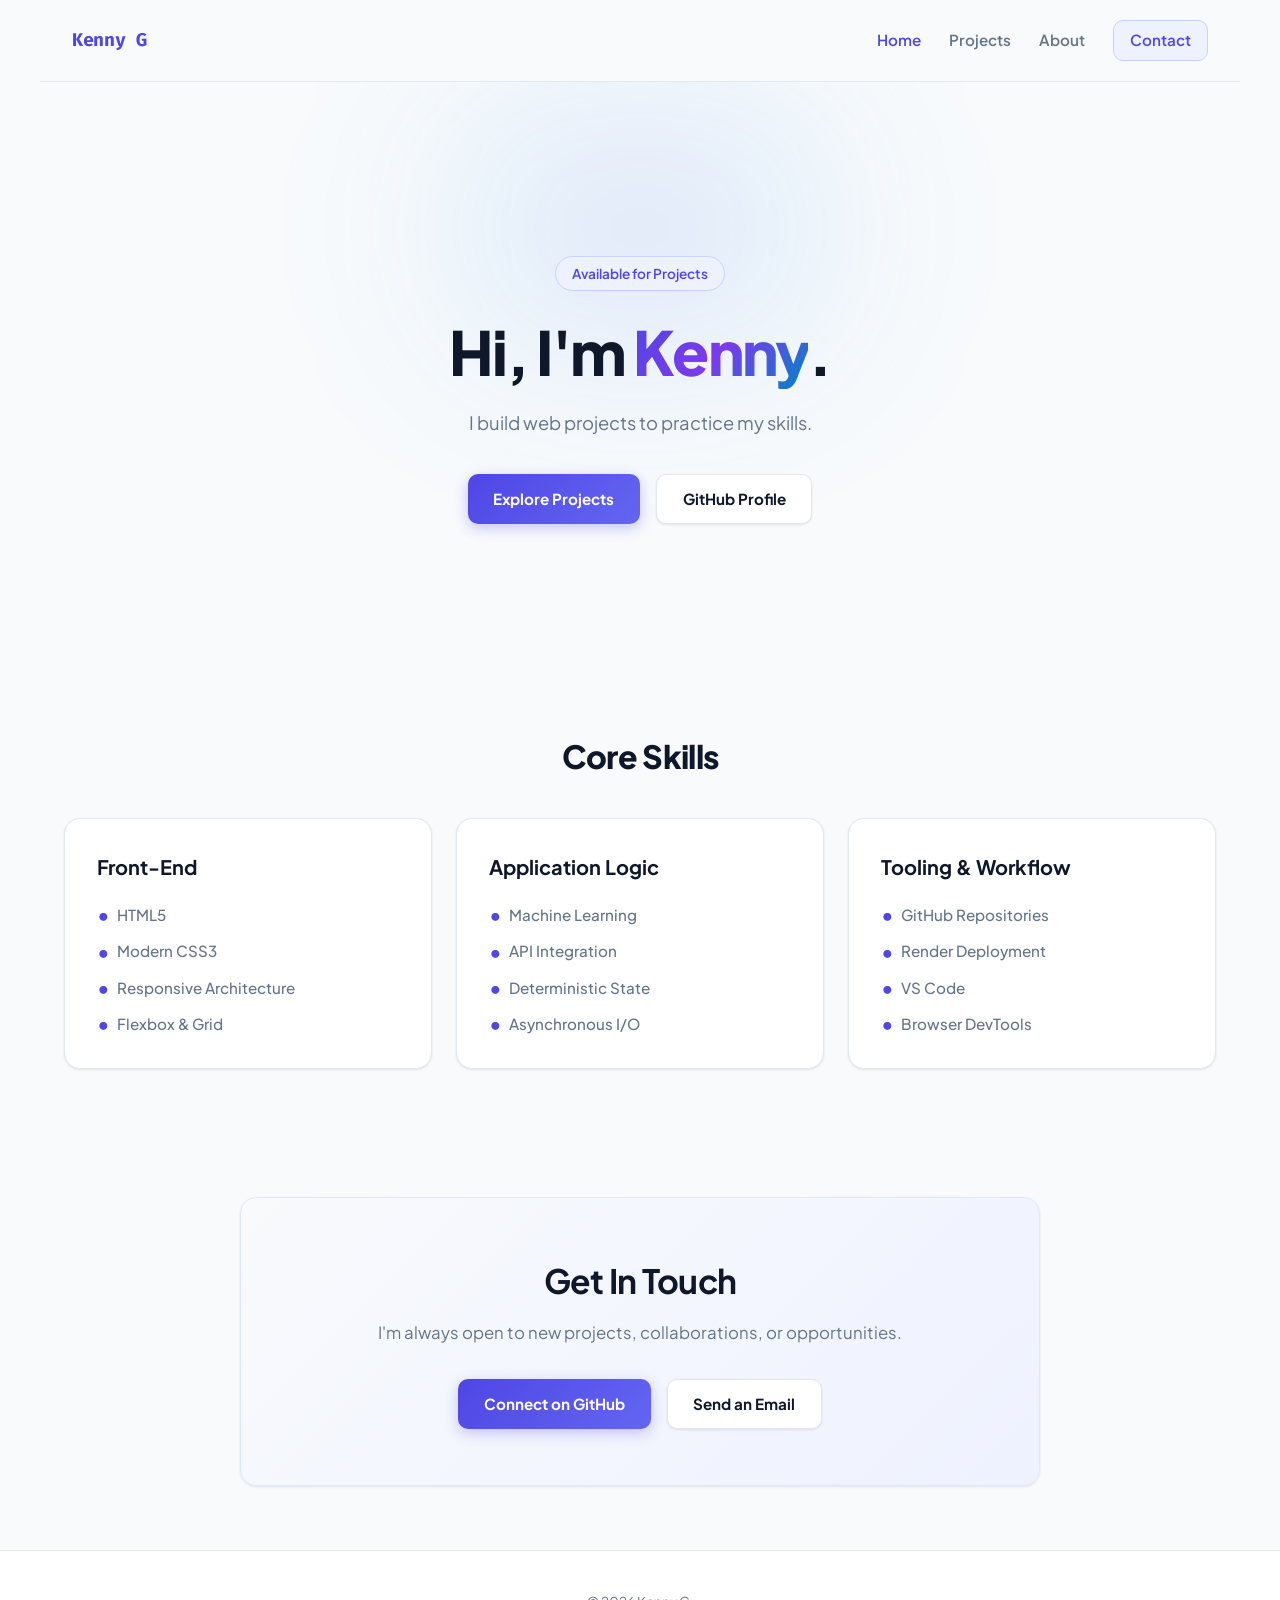
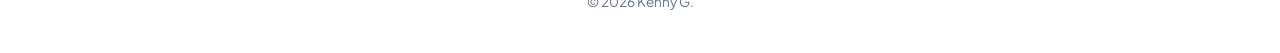
==== commit 9b62eb84: "testing" ====
--- a/index.html
+++ b/index.html
@@ -1,19 +1,19 @@
 <!DOCTYPE html>
 <html lang="en">
+
 <head>
   <meta charset="UTF-8" />
   <meta name="viewport" content="width=device-width, initial-scale=1.0" />
-  <title>Kenny G | Front-End Developer</title>
+  <title>Kenny's Portfolio</title>
   <link rel="preconnect" href="https://fonts.googleapis.com">
   <link rel="preconnect" href="https://fonts.gstatic.com" crossorigin>
   <link href="https://fonts.googleapis.com/css2?family=Fira+Code:wght@400;600&family=Plus+Jakarta+Sans:wght@400;600;700;800&display=swap" rel="stylesheet">
   <link rel="stylesheet" href="style.css" />
 </head>
+
 <body>
-
-  <!-- Navigation -->
   <header class="navbar">
-    <a href="index.html" class="logo">&lt;Kenny.dev/&gt;</a>
+    <a href="index.html" class="logo">Kenny G</a>
     <nav class="nav-links">
       <a href="index.html" class="active">Home</a>
       <a href="projects.html">Projects</a>
@@ -23,124 +23,68 @@
   </header>
 
   <main>
-    <!-- Hero Section -->
     <section class="hero-section">
       <div class="hero-glow"></div>
       <div class="hero-content">
-        <span class="badge">🚀 Available for Front-End Roles & Projects</span>
-        <h1>Hi, I'm <span class="gradient-text">Kenny</span>.<br>I build responsive web experiences.</h1>
-        <p class="hero-subtext">
-          Front-End Developer focused on clean UI architecture, interactive JavaScript applications, and modern responsive design.
-        </p>
+        <span class="badge">Available for Projects</span>
+        <h1>Hi, I'm <span class="gradient-text">Kenny</span>.</h1>
+        <p class="hero-subtext">I build web projects to practice my skills.</p>
         <div class="hero-actions">
-          <a href="projects.html" class="btn btn-primary">Explore All Projects</a>
-          <a href="https://github.com/Kenny-G-z" target="_blank" rel="noopener noreferrer" class="btn btn-secondary">GitHub Profile ↗</a>
+          <a href="projects.html" class="btn btn-primary">Explore Projects</a>
+          <a href="https://github.com/Kenny-G-z" target="_blank" rel="noopener noreferrer" class="btn btn-secondary">GitHub Profile</a>
         </div>
       </div>
     </section>
 
-    <!-- Skills Snapshot -->
     <section class="skills-section">
       <h2 class="section-title">Core Skills</h2>
       <div class="skills-grid">
+
         <div class="skill-card">
-          <div class="skill-icon">⚡</div>
-          <h3>Front-End UI</h3>
-          <p>HTML5, Modern CSS3, Flexbox/Grid, Responsive Layouts, UI Styling</p>
+          <h3>Front-End</h3>
+          <ul class="skill-list">
+            <li>HTML5</li>
+            <li>Modern CSS3</li>
+            <li>Responsive Architecture</li>
+            <li>Flexbox & Grid</li>
+          </ul>
         </div>
+
         <div class="skill-card">
-          <div class="skill-icon">🔗</div>
-          <h3>JavaScript & APIs</h3>
-          <p>ES6+ Syntax, Fetch API, Async/Await, Real-time DOM Manipulation, RegEx</p>
+          <h3>Application Logic</h3>
+          <ul class="skill-list">
+            <li>Machine Learning</li>
+            <li>API Integration</li>
+            <li>Deterministic State</li>
+            <li>Asynchronous I/O</li>
+          </ul>
         </div>
+
         <div class="skill-card">
-          <div class="skill-icon">🛠️</div>
           <h3>Tooling & Workflow</h3>
-          <p>Git, GitHub, GitHub Pages, Web Performance, Browser DevTools</p>
+          <ul class="skill-list">
+            <li>GitHub Repositories</li>
+            <li>Render Deployment</li>
+            <li>VS Code</li>
+            <li>Browser DevTools</li>
+          </ul>
         </div>
       </div>
     </section>
 
-    <!-- Featured Projects Spotlight (Top 3) -->
-    <section class="featured-section">
-      <div class="section-header-row">
-        <h2 class="section-title">Featured Highlights</h2>
-        <a href="projects.html" class="view-all-link">View all 6 projects →</a>
-      </div>
-      
-      <div class="projects-grid">
-        <!-- AI Chatbot -->
-        <article class="project-card">
-          <div class="project-header">
-            <span class="project-tag">API Integration</span>
-            <div class="project-links">
-              <a href="https://github.com/Kenny-G-z/AI-Chatbot" target="_blank" rel="noopener noreferrer">GitHub ↗</a>
-              <a href="https://kenny-g-z.github.io/AI-Chatbot/" target="_blank" rel="noopener noreferrer" class="live-link">Live Demo ↗</a>
-            </div>
-          </div>
-          <h3>AI Chatbot</h3>
-          <p>Conversational AI interface featuring dynamic response streaming, auto-scrolling message feeds, and async request handling.</p>
-          <div class="tech-stack">
-            <span>JavaScript</span>
-            <span>REST API</span>
-            <span>CSS3</span>
-          </div>
-        </article>
-
-        <!-- Weather App -->
-        <article class="project-card">
-          <div class="project-header">
-            <span class="project-tag">RESTful API</span>
-            <div class="project-links">
-              <a href="https://github.com/Kenny-G-z/Weather-App" target="_blank" rel="noopener noreferrer">GitHub ↗</a>
-              <a href="https://kenny-g-z.github.io/Weather-App/" target="_blank" rel="noopener noreferrer" class="live-link">Live Demo ↗</a>
-            </div>
-          </div>
-          <h3>Weather App</h3>
-          <p>Real-time weather dashboard querying meteorological APIs for live temperature, humidity, wind conditions, and multi-day forecasts.</p>
-          <div class="tech-stack">
-            <span>JavaScript</span>
-            <span>Fetch API</span>
-            <span>JSON</span>
-          </div>
-        </article>
-
-        <!-- Wordle Clone -->
-        <article class="project-card">
-          <div class="project-header">
-            <span class="project-tag">Game Logic</span>
-            <div class="project-links">
-              <a href="https://github.com/Kenny-G-z/Wordle" target="_blank" rel="noopener noreferrer">GitHub ↗</a>
-              <a href="https://kenny-g-z.github.io/Wordle/" target="_blank" rel="noopener noreferrer" class="live-link">Live Demo ↗</a>
-            </div>
-          </div>
-          <h3>Wordle Clone</h3>
-          <p>Word puzzle game featuring multi-attempt tile evaluation algorithms, dual virtual/physical keyboard inputs, and flip animations.</p>
-          <div class="tech-stack">
-            <span>JavaScript</span>
-            <span>CSS Animations</span>
-            <span>State Management</span>
-          </div>
-        </article>
-      </div>
-    </section>
-
-    <!-- Contact Section -->
     <section id="contact" class="contact-section">
       <div class="contact-box">
-        <h2>Let's Build Something Together</h2>
-        <p>I'm always open to discussing new front-end opportunities, projects, or collaborations.</p>
+        <h2>Get In Touch</h2>
+        <p>I'm always open to new projects, collaborations, or opportunities.</p>
         <div class="contact-buttons">
           <a href="https://github.com/Kenny-G-z" target="_blank" rel="noopener noreferrer" class="btn btn-primary">Connect on GitHub</a>
-          <a href="mailto:your-email@example.com" class="btn btn-secondary">Send an Email</a>
+          <a href="mailto:gosalargk@gmail.com" class="btn btn-secondary">Send an Email</a>
         </div>
       </div>
     </section>
   </main>
 
-  <footer>
-    <p>© 2026 Kenny G. Designed & built with clean code.</p>
-  </footer>
+  <footer><p>© 2026 Kenny G.</p></footer>
+</body>
 
-</body>
 </html>
--- a/style.css
+++ b/style.css
@@ -6,13 +6,13 @@
   --bg-surface: #ffffff;
   --bg-card: #ffffff;
   --bg-card-hover: #ffffff;
-  
+
   --border-color: #e2e8f0;
   --border-hover: #cbd5e1;
-  
+
   --text-main: #0f172a;
   --text-muted: #64748b;
-  
+
   /* Colorful Accents */
   --accent-primary: #4f46e5;       /* Indigo */
   --accent-primary-hover: #4338ca;
@@ -20,11 +20,11 @@
   --accent-purple: #9333ea;        /* Vibrant Purple */
   --accent-tag-bg: #eef2ff;        /* Soft Indigo Tint */
   --accent-tag-text: #4338ca;
-  
+
   --shadow-sm: 0 1px 3px rgba(15, 23, 42, 0.06), 0 1px 2px rgba(15, 23, 42, 0.04);
   --shadow-md: 0 4px 12px rgba(15, 23, 42, 0.06), 0 2px 4px rgba(15, 23, 42, 0.03);
   --shadow-lg: 0 12px 28px rgba(79, 70, 229, 0.12), 0 4px 8px rgba(15, 23, 42, 0.04);
-  
+
   --font-body: 'Plus Jakarta Sans', -apple-system, BlinkMacSystemFont, 'Segoe UI', Roboto, sans-serif;
   --font-mono: 'Fira Code', monospace;
   --radius-md: 10px;
@@ -183,6 +183,7 @@
 .gradient-text {
   background: linear-gradient(135deg, #4f46e5 0%, #7c3aed 50%, #0284c7 100%);
   -webkit-background-clip: text;
+  background-clip: text;
   -webkit-text-fill-color: transparent;
 }
 
@@ -312,7 +313,7 @@
 }
 
 /* ==========================================================================
-   Skills Grid
+   Skills Grid & Cards
    ========================================================================== */
 .skills-grid {
   display: grid;
@@ -327,6 +328,8 @@
   padding: 2rem;
   box-shadow: var(--shadow-sm);
   transition: var(--transition);
+  display: flex;
+  flex-direction: column;
 }
 
 .skill-card:hover {
@@ -335,24 +338,40 @@
   box-shadow: var(--shadow-md);
 }
 
-.skill-icon {
-  font-size: 2rem;
-  margin-bottom: 1rem;
-}
-
 .skill-card h3 {
   font-size: 1.25rem;
-  margin-bottom: 0.5rem;
-  color: var(--text-main);
-}
-
-.skill-card p {
+  margin-bottom: 1.25rem;
+  color: var(--text-main);
+  font-weight: 700;
+}
+
+.skill-list {
+  list-style: none;
+  display: flex;
+  flex-direction: column;
+  gap: 0.75rem;
+}
+
+.skill-list li {
   color: var(--text-muted);
   font-size: 0.95rem;
-}
-
-/* ==========================================================================
-   Project Cards
+  display: flex;
+  align-items: center;
+  font-weight: 500;
+}
+
+.skill-list li::before {
+  content: "•";
+  color: var(--accent-primary);
+  font-weight: bold;
+  font-size: 1.2rem;
+  display: inline-block;
+  width: 1.25rem;
+  line-height: 1;
+}
+
+/* ==========================================================================
+   Project Cards & 2x2 Tech Stack Grid
    ========================================================================== */
 .projects-grid {
   display: grid;
@@ -380,25 +399,14 @@
 
 .project-header {
   display: flex;
-  justify-content: space-between;
+  justify-content: flex-end;
   align-items: center;
   margin-bottom: 1.25rem;
 }
 
-.project-tag {
-  font-family: var(--font-mono);
-  font-size: 0.75rem;
-  color: var(--accent-tag-text);
-  background: var(--accent-tag-bg);
-  padding: 0.25rem 0.65rem;
-  border-radius: 6px;
-  font-weight: 600;
-  border: 1px solid #e0e7ff;
-}
-
 .project-links {
   display: flex;
-  gap: 0.85rem;
+  gap: 1rem;
 }
 
 .project-links a {
@@ -426,23 +434,30 @@
   font-size: 0.95rem;
   margin-bottom: 1.5rem;
   flex-grow: 1;
-}
-
+  line-height: 1.6;
+}
+
+/* 2x2 Stack Grid */
 .tech-stack {
-  display: flex;
-  flex-wrap: wrap;
+  display: grid;
+  grid-template-columns: 1fr 1fr;
   gap: 0.5rem;
-  padding-top: 1rem;
+  padding-top: 1.25rem;
   border-top: 1px solid #f1f5f9;
 }
 
 .tech-stack span {
   font-family: var(--font-mono);
-  font-size: 0.75rem;
+  font-size: 0.72rem;
   background: #f1f5f9;
   color: #475569;
-  padding: 0.25rem 0.6rem;
-  border-radius: 4px;
+  padding: 0.4rem 0.5rem;
+  border-radius: 6px;
+  text-align: center;
+  white-space: nowrap;
+  overflow: hidden;
+  text-overflow: ellipsis;
+  border: 1px solid var(--border-color);
 }
 
 /* ==========================================================================
@@ -561,4 +576,8 @@
   .about-card {
     padding: 2rem 1.5rem;
   }
+
+  .tech-stack {
+    grid-template-columns: 1fr; /* Stacks pills nicely on small screens */
+  }
 }
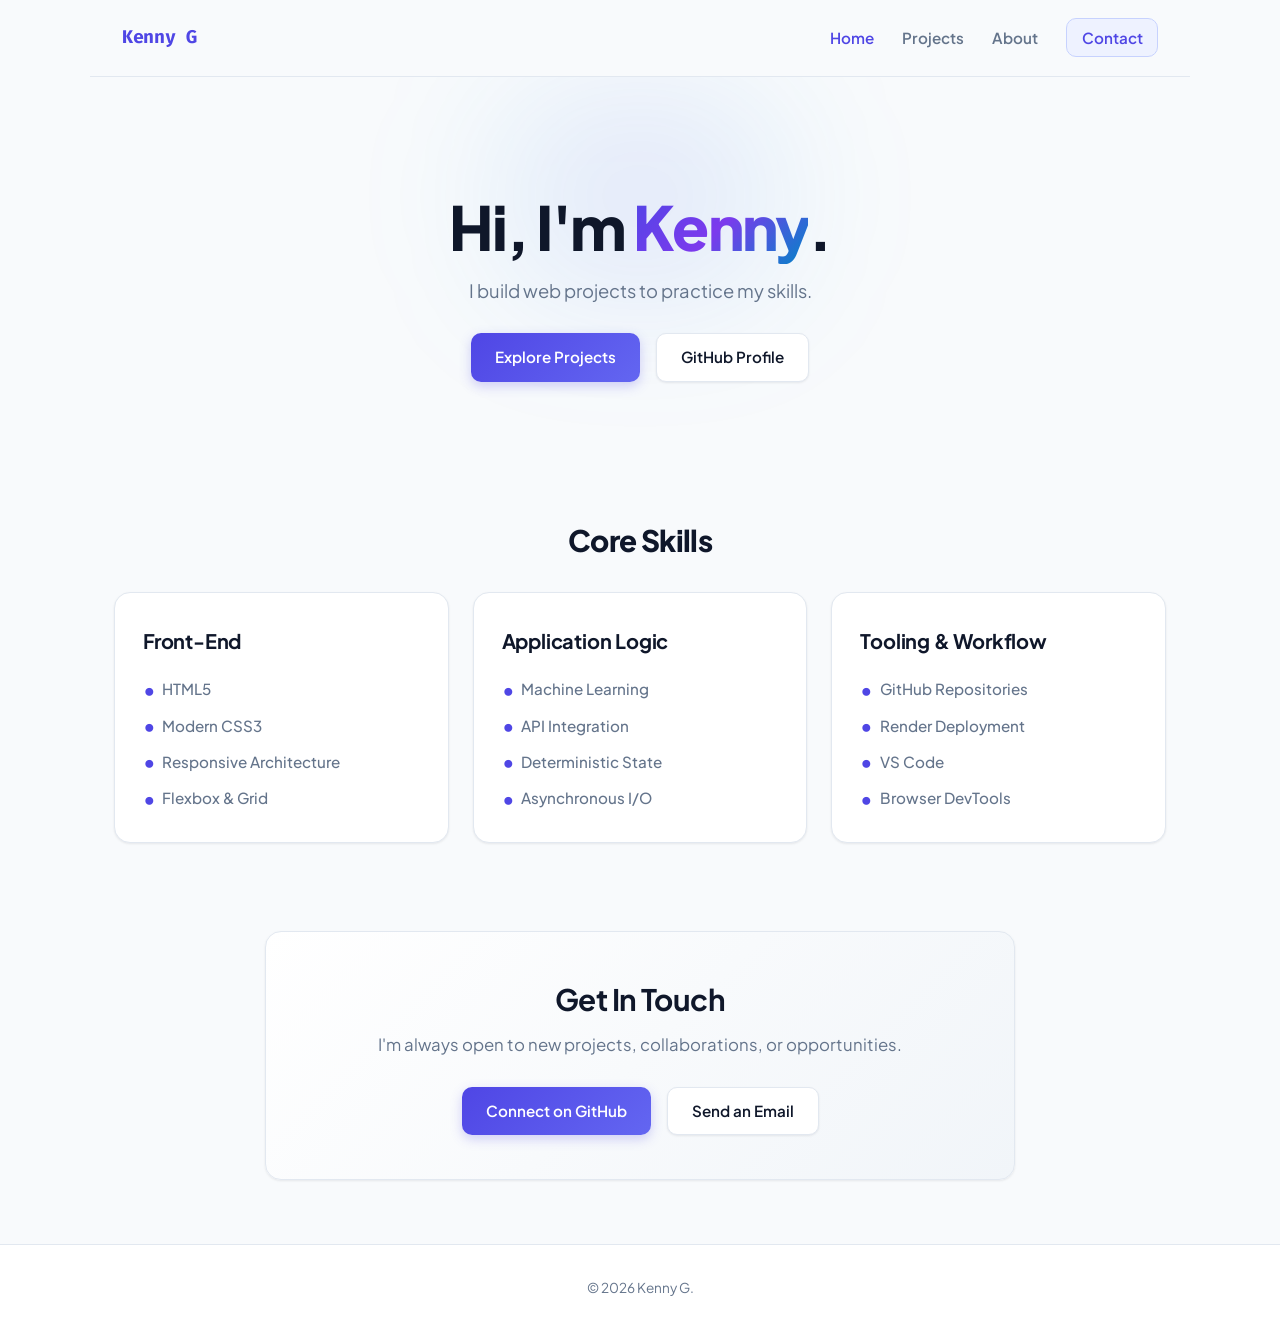
==== commit 69f0868f: "testing" ====
--- a/index.html
+++ b/index.html
@@ -26,7 +26,6 @@
     <section class="hero-section">
       <div class="hero-glow"></div>
       <div class="hero-content">
-        <span class="badge">Available for Projects</span>
         <h1>Hi, I'm <span class="gradient-text">Kenny</span>.</h1>
         <p class="hero-subtext">I build web projects to practice my skills.</p>
         <div class="hero-actions">
@@ -81,6 +80,7 @@
           <a href="mailto:gosalargk@gmail.com" class="btn btn-secondary">Send an Email</a>
         </div>
       </div>
+      
     </section>
   </main>
 
--- a/style.css
+++ b/style.css
@@ -13,29 +13,30 @@
   --text-main: #0f172a;
   --text-muted: #64748b;
 
-  /* Colorful Accents */
+  /* Vibrant Accents */
   --accent-primary: #4f46e5;       /* Indigo */
   --accent-primary-hover: #4338ca;
   --accent-secondary: #0ea5e9;     /* Sky Blue */
-  --accent-purple: #9333ea;        /* Vibrant Purple */
   --accent-tag-bg: #eef2ff;        /* Soft Indigo Tint */
   --accent-tag-text: #4338ca;
 
-  --shadow-sm: 0 1px 3px rgba(15, 23, 42, 0.06), 0 1px 2px rgba(15, 23, 42, 0.04);
-  --shadow-md: 0 4px 12px rgba(15, 23, 42, 0.06), 0 2px 4px rgba(15, 23, 42, 0.03);
-  --shadow-lg: 0 12px 28px rgba(79, 70, 229, 0.12), 0 4px 8px rgba(15, 23, 42, 0.04);
-
+  /* Shadows */
+  --shadow-sm: 0 1px 3px rgba(15, 23, 42, 0.05), 0 1px 2px rgba(15, 23, 42, 0.03);
+  --shadow-md: 0 4px 14px rgba(15, 23, 42, 0.06), 0 2px 6px rgba(15, 23, 42, 0.03);
+  --shadow-lg: 0 10px 25px rgba(79, 70, 229, 0.12), 0 4px 10px rgba(15, 23, 42, 0.04);
+
+  /* Typography & Layout */
   --font-body: 'Plus Jakarta Sans', -apple-system, BlinkMacSystemFont, 'Segoe UI', Roboto, sans-serif;
   --font-mono: 'Fira Code', monospace;
   --radius-md: 10px;
   --radius-lg: 16px;
   --radius-full: 9999px;
-  --transition: all 0.25s cubic-bezier(0.16, 1, 0.3, 1);
-  --max-width: 1200px;
-}
-
-/* ==========================================================================
-   Global Reset & Base Styles
+  --transition: all 0.2s cubic-bezier(0.16, 1, 0.3, 1);
+  --max-width: 1100px;
+}
+
+/* ==========================================================================
+   Reset & Base Styles
    ========================================================================== */
 * {
   box-sizing: border-box;
@@ -68,15 +69,15 @@
   display: flex;
   justify-content: space-between;
   align-items: center;
-  padding: 1.25rem 2rem;
+  padding: 1.15rem 2rem;
   max-width: var(--max-width);
   margin: 0 auto;
   width: 100%;
   position: sticky;
   top: 0;
   z-index: 100;
-  background: rgba(248, 250, 252, 0.88);
-  backdrop-filter: blur(14px);
+  background: rgba(248, 250, 252, 0.9);
+  backdrop-filter: blur(12px);
   border-bottom: 1px solid var(--border-color);
 }
 
@@ -116,14 +117,13 @@
 .btn-nav {
   background: var(--accent-tag-bg);
   color: var(--accent-primary) !important;
-  padding: 0.45rem 1rem;
+  padding: 0.4rem 0.9rem;
   border-radius: var(--radius-md);
   border: 1px solid #c7d2fe;
 }
 
 .btn-nav:hover {
   background: #e0e7ff;
-  border-color: var(--accent-primary);
 }
 
 /* ==========================================================================
@@ -131,24 +131,24 @@
    ========================================================================== */
 .hero-section {
   position: relative;
-  min-height: 65vh;
+  min-height: 44vh;
   display: flex;
   align-items: center;
   justify-content: center;
   text-align: center;
-  padding: 5rem 1.5rem 3rem;
+  padding: 3.5rem 1.5rem 2rem;
   overflow: hidden;
 }
 
 .hero-glow {
   position: absolute;
-  top: 25%;
+  top: 30%;
   left: 50%;
   transform: translate(-50%, -50%);
-  width: 600px;
-  height: 300px;
-  background: radial-gradient(circle, rgba(79, 70, 229, 0.12) 0%, rgba(14, 165, 233, 0.08) 50%, transparent 75%);
-  filter: blur(80px);
+  width: 500px;
+  height: 250px;
+  background: radial-gradient(circle, rgba(79, 70, 229, 0.12) 0%, rgba(14, 165, 233, 0.06) 50%, transparent 70%);
+  filter: blur(60px);
   z-index: 0;
   pointer-events: none;
 }
@@ -156,7 +156,7 @@
 .hero-content {
   position: relative;
   z-index: 1;
-  max-width: 820px;
+  max-width: 800px;
 }
 
 .badge {
@@ -164,18 +164,18 @@
   font-size: 0.85rem;
   font-weight: 600;
   color: var(--accent-primary);
-  background: #eef2ff;
+  background: var(--accent-tag-bg);
   border: 1px solid #c7d2fe;
   padding: 0.35rem 1rem;
   border-radius: var(--radius-full);
-  margin-bottom: 1.5rem;
+  margin-bottom: 1.25rem;
 }
 
 .hero-content h1 {
-  font-size: clamp(2.3rem, 5vw, 3.8rem);
+  font-size: clamp(2.4rem, 5vw, 3.8rem);
   font-weight: 800;
-  line-height: 1.2;
-  margin-bottom: 1.25rem;
+  line-height: 1.15;
+  margin-bottom: 0.85rem;
   letter-spacing: -0.03em;
   color: var(--text-main);
 }
@@ -190,10 +190,7 @@
 .hero-subtext {
   font-size: 1.15rem;
   color: var(--text-muted);
-  margin-bottom: 2.25rem;
-  max-width: 620px;
-  margin-left: auto;
-  margin-right: auto;
+  margin-bottom: 1.75rem;
 }
 
 .hero-actions {
@@ -203,11 +200,11 @@
   flex-wrap: wrap;
 }
 
-/* Secondary Page Headers */
+/* Secondary Page Headers (Projects & About) */
 .page-header {
   max-width: var(--max-width);
   margin: 0 auto;
-  padding: 4rem 1.5rem 1rem;
+  padding: 3.5rem 1.5rem 1.5rem;
   text-align: center;
 }
 
@@ -215,7 +212,7 @@
   font-size: clamp(2.2rem, 4vw, 3.2rem);
   font-weight: 800;
   letter-spacing: -0.02em;
-  margin-bottom: 0.75rem;
+  margin-bottom: 0.5rem;
   color: var(--text-main);
 }
 
@@ -233,10 +230,10 @@
   display: inline-flex;
   align-items: center;
   justify-content: center;
-  padding: 0.75rem 1.6rem;
+  padding: 0.7rem 1.5rem;
   border-radius: var(--radius-md);
   font-size: 0.95rem;
-  font-weight: 700;
+  font-weight: 600;
   text-decoration: none;
   transition: var(--transition);
   cursor: pointer;
@@ -245,13 +242,13 @@
 .btn-primary {
   background: linear-gradient(135deg, var(--accent-primary), #6366f1);
   color: #ffffff;
-  box-shadow: 0 4px 14px rgba(79, 70, 229, 0.3);
+  box-shadow: 0 4px 12px rgba(79, 70, 229, 0.25);
   border: none;
 }
 
 .btn-primary:hover {
   transform: translateY(-2px);
-  box-shadow: 0 6px 20px rgba(79, 70, 229, 0.45);
+  box-shadow: 0 6px 18px rgba(79, 70, 229, 0.35);
   background: linear-gradient(135deg, var(--accent-primary-hover), #4f46e5);
 }
 
@@ -269,19 +266,19 @@
 }
 
 /* ==========================================================================
-   Section Layouts & Grids
+   Section Layouts
    ========================================================================== */
 section {
   max-width: var(--max-width);
   margin: 0 auto;
-  padding: 4rem 1.5rem;
+  padding: 2.75rem 1.5rem;
   width: 100%;
 }
 
 .section-title {
-  font-size: 2rem;
+  font-size: 1.85rem;
   font-weight: 800;
-  margin-bottom: 2.25rem;
+  margin-bottom: 1.75rem;
   text-align: center;
   letter-spacing: -0.02em;
   color: var(--text-main);
@@ -291,7 +288,7 @@
   display: flex;
   justify-content: space-between;
   align-items: baseline;
-  margin-bottom: 2rem;
+  margin-bottom: 1.75rem;
 }
 
 .section-header-row .section-title {
@@ -313,7 +310,7 @@
 }
 
 /* ==========================================================================
-   Skills Grid & Cards
+   Skills Grid (Home Page)
    ========================================================================== */
 .skills-grid {
   display: grid;
@@ -325,7 +322,7 @@
   background: var(--bg-surface);
   border: 1px solid var(--border-color);
   border-radius: var(--radius-lg);
-  padding: 2rem;
+  padding: 2rem 1.75rem;
   box-shadow: var(--shadow-sm);
   transition: var(--transition);
   display: flex;
@@ -334,7 +331,7 @@
 
 .skill-card:hover {
   border-color: #cbd5e1;
-  transform: translateY(-4px);
+  transform: translateY(-3px);
   box-shadow: var(--shadow-md);
 }
 
@@ -343,6 +340,7 @@
   margin-bottom: 1.25rem;
   color: var(--text-main);
   font-weight: 700;
+  letter-spacing: -0.01em;
 }
 
 .skill-list {
@@ -366,12 +364,12 @@
   font-weight: bold;
   font-size: 1.2rem;
   display: inline-block;
-  width: 1.25rem;
+  width: 1.2rem;
   line-height: 1;
 }
 
 /* ==========================================================================
-   Project Cards & 2x2 Tech Stack Grid
+   Projects Grid & Cards (Projects Page)
    ========================================================================== */
 .projects-grid {
   display: grid;
@@ -393,7 +391,7 @@
 
 .project-card:hover {
   border-color: #cbd5e1;
-  transform: translateY(-5px);
+  transform: translateY(-4px);
   box-shadow: var(--shadow-lg);
 }
 
@@ -401,7 +399,7 @@
   display: flex;
   justify-content: flex-end;
   align-items: center;
-  margin-bottom: 1.25rem;
+  margin-bottom: 1rem;
 }
 
 .project-links {
@@ -424,7 +422,7 @@
 
 .project-card h3 {
   font-size: 1.35rem;
-  margin-bottom: 0.75rem;
+  margin-bottom: 0.65rem;
   font-weight: 700;
   color: var(--text-main);
 }
@@ -437,7 +435,7 @@
   line-height: 1.6;
 }
 
-/* 2x2 Stack Grid */
+/* 2x2 Tech Stack Grid */
 .tech-stack {
   display: grid;
   grid-template-columns: 1fr 1fr;
@@ -474,9 +472,10 @@
 }
 
 .about-card h2 {
-  font-size: 1.6rem;
+  font-size: 1.55rem;
   margin-bottom: 0.85rem;
   color: var(--text-main);
+  font-weight: 700;
 }
 
 .about-card .sub-heading {
@@ -498,22 +497,26 @@
 }
 
 /* ==========================================================================
-   Contact Section
-   ========================================================================== */
+   Contact Section (Home Page)
+   ========================================================================== */
+.contact-section {
+  padding-bottom: 4rem;
+}
+
 .contact-box {
-  background: linear-gradient(135deg, #f8fafc 0%, #eef2ff 100%);
-  border: 1px solid #e0e7ff;
+  background: linear-gradient(135deg, #ffffff 0%, #f1f5f9 100%);
+  border: 1px solid var(--border-color);
   border-radius: var(--radius-lg);
-  padding: 3.5rem 2rem;
+  padding: 2.75rem 2rem;
   text-align: center;
-  max-width: 800px;
+  max-width: 750px;
   margin: 0 auto;
   box-shadow: var(--shadow-sm);
 }
 
 .contact-box h2 {
-  font-size: 2.1rem;
-  margin-bottom: 0.75rem;
+  font-size: 1.85rem;
+  margin-bottom: 0.5rem;
   letter-spacing: -0.02em;
   color: var(--text-main);
 }
@@ -521,10 +524,7 @@
 .contact-box p {
   color: var(--text-muted);
   font-size: 1.05rem;
-  margin-bottom: 2rem;
-  max-width: 550px;
-  margin-left: auto;
-  margin-right: auto;
+  margin-bottom: 1.75rem;
 }
 
 .contact-buttons {
@@ -539,7 +539,7 @@
    ========================================================================== */
 footer {
   text-align: center;
-  padding: 2.5rem 1rem;
+  padding: 2rem 1rem;
   border-top: 1px solid var(--border-color);
   color: var(--text-muted);
   font-size: 0.85rem;
@@ -564,20 +564,26 @@
   }
 
   .hero-section {
-    min-height: auto;
-    padding: 3.5rem 1rem 2rem;
-  }
-
-  .section-header-row {
-    flex-direction: column;
-    gap: 0.5rem;
-  }
-
+    padding: 2.75rem 1rem 1.5rem;
+  }
+
+  .page-header {
+    padding: 2.5rem 1rem 1rem;
+  }
+
+  .skill-card {
+    padding: 1.5rem 1.25rem;
+  }
+  
   .about-card {
     padding: 2rem 1.5rem;
   }
+  
+  .contact-box {
+    padding: 2rem 1.25rem;
+  }
 
   .tech-stack {
-    grid-template-columns: 1fr; /* Stacks pills nicely on small screens */
+    grid-template-columns: 1fr;
   }
 }
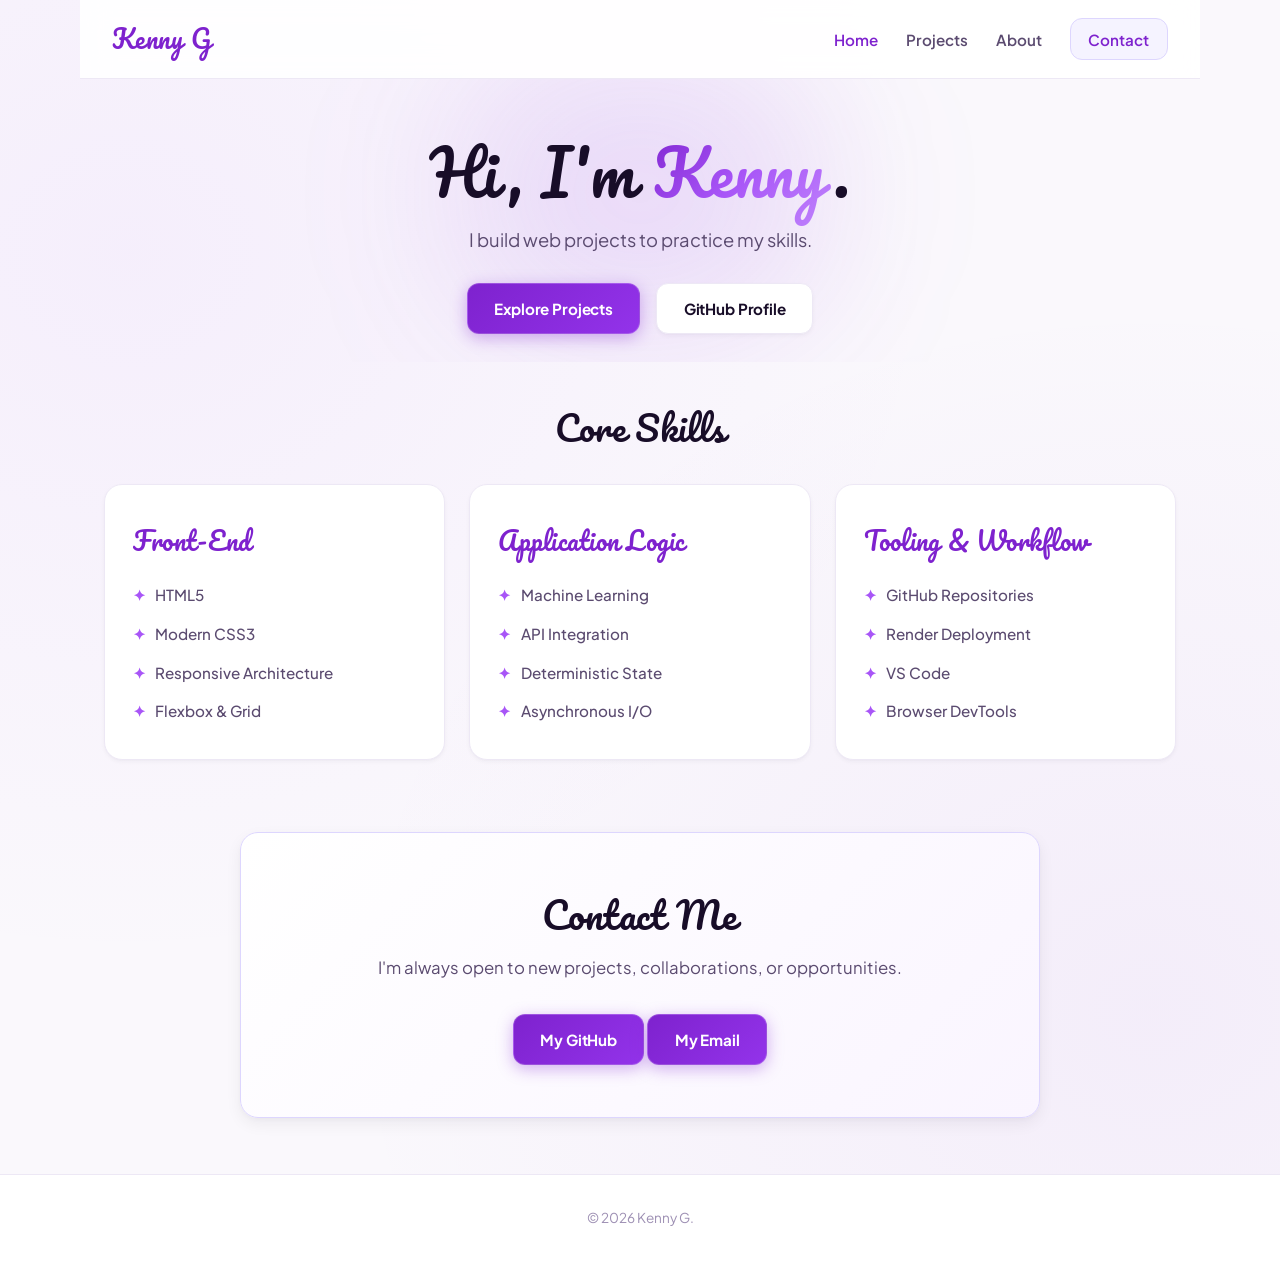
==== commit cc23018c: "testing" ====
--- a/index.html
+++ b/index.html
@@ -73,14 +73,14 @@
 
     <section id="contact" class="contact-section">
       <div class="contact-box">
-        <h2>Get In Touch</h2>
+        <h2>Contact Me</h2>
         <p>I'm always open to new projects, collaborations, or opportunities.</p>
         <div class="contact-buttons">
-          <a href="https://github.com/Kenny-G-z" target="_blank" rel="noopener noreferrer" class="btn btn-primary">Connect on GitHub</a>
-          <a href="mailto:gosalargk@gmail.com" class="btn btn-secondary">Send an Email</a>
+          <a href="https://github.com/Kenny-G-z" target="_blank" rel="noopener noreferrer" class="btn btn-primary">My GitHub</a>
+          <a href="https://mail.google.com/mail/?view=cm&fs=1&to=gosalargk@gmail.com" target="_blank" rel="noopener noreferrer" class="btn btn-primary">My Email</a>
         </div>
       </div>
-      
+
     </section>
   </main>
 
--- a/style.css
+++ b/style.css
@@ -1,38 +1,56 @@
 /* ==========================================================================
-   Design Tokens & CSS Variables (Vibrant Light Theme)
+   Google Fonts Import
+   ========================================================================== */
+@import url('https://fonts.googleapis.com/css2?family=Fira+Code:wght@400;600&family=Pacifico&family=Plus+Jakarta+Sans:wght@400;500;600;700;800&display=swap');
+
+/* ==========================================================================
+   Design Tokens & Violet/Purple Theme
    ========================================================================== */
 :root {
-  --bg-main: #f8fafc;
+  /* Surfaces */
+  --bg-main: #faf8fc;
   --bg-surface: #ffffff;
   --bg-card: #ffffff;
   --bg-card-hover: #ffffff;
 
-  --border-color: #e2e8f0;
-  --border-hover: #cbd5e1;
-
-  --text-main: #0f172a;
-  --text-muted: #64748b;
-
-  /* Vibrant Accents */
-  --accent-primary: #4f46e5;       /* Indigo */
-  --accent-primary-hover: #4338ca;
-  --accent-secondary: #0ea5e9;     /* Sky Blue */
-  --accent-tag-bg: #eef2ff;        /* Soft Indigo Tint */
-  --accent-tag-text: #4338ca;
-
-  /* Shadows */
-  --shadow-sm: 0 1px 3px rgba(15, 23, 42, 0.05), 0 1px 2px rgba(15, 23, 42, 0.03);
-  --shadow-md: 0 4px 14px rgba(15, 23, 42, 0.06), 0 2px 6px rgba(15, 23, 42, 0.03);
-  --shadow-lg: 0 10px 25px rgba(79, 70, 229, 0.12), 0 4px 10px rgba(15, 23, 42, 0.04);
-
-  /* Typography & Layout */
+  /* Borders */
+  --border-color: #ede8f5;
+  --border-hover: #d8b4fe;
+  --border-focus: #9333ea;
+
+  /* Text Colors */
+  --text-main: #180d28;
+  --text-muted: #5b4b70;
+  --text-dim: #9d8fb3;
+
+  /* Vibrant Purple Accents */
+  --accent-primary: #7e22ce;       /* Deep Amethyst */
+  --accent-primary-hover: #6b21a8; /* Dark Purple */
+  --accent-secondary: #a855f7;     /* Bright Violet */
+  --accent-spark: #c084fc;         /* Lilac Accent */
+
+  /* Tag Badges */
+  --accent-tag-bg: #f5f3ff;
+  --accent-tag-text: #6b21a8;
+  --accent-tag-border: #ddd6fe;
+
+  /* Ambient Glows & Shadows */
+  --shadow-sm: 0 2px 4px rgba(24, 13, 40, 0.04), 0 1px 2px rgba(24, 13, 40, 0.02);
+  --shadow-md: 0 6px 16px rgba(24, 13, 40, 0.06), 0 2px 6px rgba(24, 13, 40, 0.03);
+  --shadow-lg: 0 14px 30px rgba(126, 34, 206, 0.14), 0 4px 10px rgba(24, 13, 40, 0.04);
+  --shadow-btn: 0 4px 16px rgba(126, 34, 206, 0.35);
+
+  /* Typography */
   --font-body: 'Plus Jakarta Sans', -apple-system, BlinkMacSystemFont, 'Segoe UI', Roboto, sans-serif;
   --font-mono: 'Fira Code', monospace;
-  --radius-md: 10px;
-  --radius-lg: 16px;
+  --font-title: 'Pacifico', cursive;
+
+  --radius-sm: 6px;
+  --radius-md: 12px;
+  --radius-lg: 18px;
   --radius-full: 9999px;
-  --transition: all 0.2s cubic-bezier(0.16, 1, 0.3, 1);
-  --max-width: 1100px;
+  --transition: all 0.22s cubic-bezier(0.16, 1, 0.3, 1);
+  --max-width: 1120px;
 }
 
 /* ==========================================================================
@@ -48,8 +66,12 @@
   scroll-behavior: smooth;
   font-family: var(--font-body);
   background-color: var(--bg-main);
+  background-image: 
+    radial-gradient(at 10% 20%, rgba(168, 85, 247, 0.06) 0px, transparent 50%),
+    radial-gradient(at 90% 80%, rgba(126, 34, 206, 0.05) 0px, transparent 50%);
   color: var(--text-main);
-  line-height: 1.6;
+  line-height: 1.65;
+  -webkit-font-smoothing: antialiased;
 }
 
 body {
@@ -60,6 +82,17 @@
 
 main {
   flex: 1;
+}
+
+/* ==========================================================================
+   Global Pacifico Headings Rule
+   ========================================================================== */
+h1, h2, h3,
+.section-title,
+.page-title {
+  font-family: var(--font-title);
+  font-weight: 400;
+  letter-spacing: 0.01em;
 }
 
 /* ==========================================================================
@@ -76,23 +109,25 @@
   position: sticky;
   top: 0;
   z-index: 100;
-  background: rgba(248, 250, 252, 0.9);
-  backdrop-filter: blur(12px);
+  background: rgba(255, 255, 255, 0.88);
+  backdrop-filter: blur(14px);
   border-bottom: 1px solid var(--border-color);
+  animation: fadeInDown 0.6s cubic-bezier(0.16, 1, 0.3, 1) both;
 }
 
 .logo {
-  font-family: var(--font-mono);
-  font-weight: 700;
-  font-size: 1.15rem;
+  font-family: var(--font-title);
+  font-weight: 400;
+  font-size: 1.55rem;
   color: var(--accent-primary);
   text-decoration: none;
-  letter-spacing: -0.02em;
+  letter-spacing: 0.02em;
   transition: var(--transition);
 }
 
 .logo:hover {
   color: var(--accent-primary-hover);
+  transform: scale(1.04) rotate(-1deg);
 }
 
 .nav-links {
@@ -117,80 +152,91 @@
 .btn-nav {
   background: var(--accent-tag-bg);
   color: var(--accent-primary) !important;
-  padding: 0.4rem 0.9rem;
+  padding: 0.45rem 1.1rem;
   border-radius: var(--radius-md);
-  border: 1px solid #c7d2fe;
+  border: 1px solid var(--accent-tag-border);
 }
 
 .btn-nav:hover {
-  background: #e0e7ff;
-}
-
-/* ==========================================================================
-   Hero Section & Page Headers
-   ========================================================================== */
-.hero-section {
+  background: #ede9fe;
+  border-color: var(--accent-primary);
+  transform: translateY(-1px);
+}
+
+/* ==========================================================================
+   Hero & Page Headers (Unified Glow & Styling)
+   ========================================================================== */
+.hero-section,
+.page-header-wrapper {
   position: relative;
-  min-height: 44vh;
-  display: flex;
-  align-items: center;
-  justify-content: center;
   text-align: center;
-  padding: 3.5rem 1.5rem 2rem;
+  padding: 3.5rem 1.5rem 1.75rem;
   overflow: hidden;
 }
 
-.hero-glow {
+.hero-glow,
+.page-glow {
   position: absolute;
-  top: 30%;
+  top: 40%;
   left: 50%;
   transform: translate(-50%, -50%);
-  width: 500px;
-  height: 250px;
-  background: radial-gradient(circle, rgba(79, 70, 229, 0.12) 0%, rgba(14, 165, 233, 0.06) 50%, transparent 70%);
-  filter: blur(60px);
+  width: 580px;
+  height: 280px;
+  background: radial-gradient(circle, rgba(168, 85, 247, 0.18) 0%, rgba(126, 34, 206, 0.1) 50%, transparent 70%);
+  filter: blur(75px);
   z-index: 0;
   pointer-events: none;
 }
 
-.hero-content {
+.hero-content,
+.page-header-content {
   position: relative;
   z-index: 1;
-  max-width: 800px;
+  max-width: 820px;
+  margin: 0 auto;
+  animation: fadeInUp 0.7s cubic-bezier(0.16, 1, 0.3, 1) 0.15s both;
 }
 
 .badge {
   display: inline-block;
   font-size: 0.85rem;
-  font-weight: 600;
+  font-weight: 700;
   color: var(--accent-primary);
   background: var(--accent-tag-bg);
-  border: 1px solid #c7d2fe;
-  padding: 0.35rem 1rem;
+  border: 1px solid var(--accent-tag-border);
+  padding: 0.35rem 1.15rem;
   border-radius: var(--radius-full);
   margin-bottom: 1.25rem;
-}
-
-.hero-content h1 {
+  letter-spacing: 0.02em;
+}
+
+.hero-content h1,
+.page-title {
   font-size: clamp(2.4rem, 5vw, 3.8rem);
-  font-weight: 800;
-  line-height: 1.15;
+  line-height: 1.25;
   margin-bottom: 0.85rem;
-  letter-spacing: -0.03em;
   color: var(--text-main);
 }
 
 .gradient-text {
-  background: linear-gradient(135deg, #4f46e5 0%, #7c3aed 50%, #0284c7 100%);
+  font-family: var(--font-title);
+  font-weight: 400;
+  padding-right: 0.15em;
+  background: linear-gradient(135deg, #7e22ce 0%, #a855f7 50%, #c084fc 100%);
   -webkit-background-clip: text;
   background-clip: text;
   -webkit-text-fill-color: transparent;
 }
 
-.hero-subtext {
+.hero-subtext,
+.page-subtitle {
   font-size: 1.15rem;
   color: var(--text-muted);
   margin-bottom: 1.75rem;
+  font-weight: 400;
+  max-width: 620px;
+  margin-left: auto;
+  margin-right: auto;
 }
 
 .hero-actions {
@@ -198,29 +244,6 @@
   gap: 1rem;
   justify-content: center;
   flex-wrap: wrap;
-}
-
-/* Secondary Page Headers (Projects & About) */
-.page-header {
-  max-width: var(--max-width);
-  margin: 0 auto;
-  padding: 3.5rem 1.5rem 1.5rem;
-  text-align: center;
-}
-
-.page-title {
-  font-size: clamp(2.2rem, 4vw, 3.2rem);
-  font-weight: 800;
-  letter-spacing: -0.02em;
-  margin-bottom: 0.5rem;
-  color: var(--text-main);
-}
-
-.page-subtitle {
-  color: var(--text-muted);
-  font-size: 1.1rem;
-  max-width: 600px;
-  margin: 0 auto;
 }
 
 /* ==========================================================================
@@ -230,26 +253,28 @@
   display: inline-flex;
   align-items: center;
   justify-content: center;
-  padding: 0.7rem 1.5rem;
+  gap: 0.5rem;
+  padding: 0.75rem 1.65rem;
   border-radius: var(--radius-md);
   font-size: 0.95rem;
-  font-weight: 600;
+  font-weight: 700;
+  letter-spacing: -0.01em;
   text-decoration: none;
   transition: var(--transition);
   cursor: pointer;
 }
 
 .btn-primary {
-  background: linear-gradient(135deg, var(--accent-primary), #6366f1);
+  background: linear-gradient(135deg, #7e22ce 0%, #9333ea 100%);
   color: #ffffff;
-  box-shadow: 0 4px 12px rgba(79, 70, 229, 0.25);
-  border: none;
+  box-shadow: var(--shadow-btn);
+  border: 1px solid rgba(255, 255, 255, 0.2);
 }
 
 .btn-primary:hover {
   transform: translateY(-2px);
-  box-shadow: 0 6px 18px rgba(79, 70, 229, 0.35);
-  background: linear-gradient(135deg, var(--accent-primary-hover), #4f46e5);
+  box-shadow: 0 8px 24px rgba(126, 34, 206, 0.45);
+  background: linear-gradient(135deg, #6b21a8 0%, #7e22ce 100%);
 }
 
 .btn-secondary {
@@ -260,8 +285,9 @@
 }
 
 .btn-secondary:hover {
-  background: #f1f5f9;
-  border-color: #cbd5e1;
+  background: #fdfcff;
+  border-color: var(--border-hover);
+  color: var(--accent-primary);
   transform: translateY(-2px);
 }
 
@@ -271,42 +297,15 @@
 section {
   max-width: var(--max-width);
   margin: 0 auto;
-  padding: 2.75rem 1.5rem;
+  padding: 2.25rem 1.5rem;
   width: 100%;
 }
 
 .section-title {
-  font-size: 1.85rem;
-  font-weight: 800;
+  font-size: 2.2rem;
   margin-bottom: 1.75rem;
   text-align: center;
-  letter-spacing: -0.02em;
   color: var(--text-main);
-}
-
-.section-header-row {
-  display: flex;
-  justify-content: space-between;
-  align-items: baseline;
-  margin-bottom: 1.75rem;
-}
-
-.section-header-row .section-title {
-  margin-bottom: 0;
-  text-align: left;
-}
-
-.view-all-link {
-  color: var(--accent-primary);
-  text-decoration: none;
-  font-weight: 600;
-  font-size: 0.95rem;
-  transition: var(--transition);
-}
-
-.view-all-link:hover {
-  color: var(--accent-primary-hover);
-  text-decoration: underline;
 }
 
 /* ==========================================================================
@@ -322,7 +321,7 @@
   background: var(--bg-surface);
   border: 1px solid var(--border-color);
   border-radius: var(--radius-lg);
-  padding: 2rem 1.75rem;
+  padding: 2.25rem 1.75rem;
   box-shadow: var(--shadow-sm);
   transition: var(--transition);
   display: flex;
@@ -330,24 +329,22 @@
 }
 
 .skill-card:hover {
-  border-color: #cbd5e1;
-  transform: translateY(-3px);
-  box-shadow: var(--shadow-md);
+  border-color: var(--border-hover);
+  transform: translateY(-4px);
+  box-shadow: var(--shadow-lg);
 }
 
 .skill-card h3 {
-  font-size: 1.25rem;
+  font-size: 1.55rem;
   margin-bottom: 1.25rem;
-  color: var(--text-main);
-  font-weight: 700;
-  letter-spacing: -0.01em;
+  color: var(--accent-primary);
 }
 
 .skill-list {
   list-style: none;
   display: flex;
   flex-direction: column;
-  gap: 0.75rem;
+  gap: 0.85rem;
 }
 
 .skill-list li {
@@ -359,17 +356,17 @@
 }
 
 .skill-list li::before {
-  content: "•";
-  color: var(--accent-primary);
+  content: "✦";
+  color: var(--accent-secondary);
   font-weight: bold;
-  font-size: 1.2rem;
+  font-size: 0.95rem;
   display: inline-block;
-  width: 1.2rem;
+  width: 1.4rem;
   line-height: 1;
 }
 
 /* ==========================================================================
-   Projects Grid & Cards (Projects Page)
+   Projects Grid & 2x2 Tech Stack (Projects Page)
    ========================================================================== */
 .projects-grid {
   display: grid;
@@ -381,7 +378,7 @@
   background: var(--bg-card);
   border: 1px solid var(--border-color);
   border-radius: var(--radius-lg);
-  padding: 1.75rem;
+  padding: 1.85rem;
   display: flex;
   flex-direction: column;
   justify-content: space-between;
@@ -390,8 +387,8 @@
 }
 
 .project-card:hover {
-  border-color: #cbd5e1;
-  transform: translateY(-4px);
+  border-color: var(--border-hover);
+  transform: translateY(-5px);
   box-shadow: var(--shadow-lg);
 }
 
@@ -399,12 +396,12 @@
   display: flex;
   justify-content: flex-end;
   align-items: center;
-  margin-bottom: 1rem;
+  margin-bottom: 0.75rem;
 }
 
 .project-links {
   display: flex;
-  gap: 1rem;
+  gap: 1.15rem;
 }
 
 .project-links a {
@@ -421,9 +418,8 @@
 }
 
 .project-card h3 {
-  font-size: 1.35rem;
+  font-size: 1.6rem;
   margin-bottom: 0.65rem;
-  font-weight: 700;
   color: var(--text-main);
 }
 
@@ -435,27 +431,28 @@
   line-height: 1.6;
 }
 
-/* 2x2 Tech Stack Grid */
+/* 2x2 Stack Grid */
 .tech-stack {
   display: grid;
   grid-template-columns: 1fr 1fr;
-  gap: 0.5rem;
+  gap: 0.55rem;
   padding-top: 1.25rem;
-  border-top: 1px solid #f1f5f9;
+  border-top: 1px solid #f8f6fc;
 }
 
 .tech-stack span {
   font-family: var(--font-mono);
   font-size: 0.72rem;
-  background: #f1f5f9;
-  color: #475569;
-  padding: 0.4rem 0.5rem;
-  border-radius: 6px;
+  background: var(--accent-tag-bg);
+  color: var(--accent-tag-text);
+  padding: 0.45rem 0.5rem;
+  border-radius: var(--radius-sm);
   text-align: center;
   white-space: nowrap;
   overflow: hidden;
   text-overflow: ellipsis;
-  border: 1px solid var(--border-color);
+  border: 1px solid var(--accent-tag-border);
+  font-weight: 600;
 }
 
 /* ==========================================================================
@@ -468,14 +465,19 @@
   padding: 3rem 2.5rem;
   max-width: 850px;
   margin: 0 auto;
-  box-shadow: var(--shadow-sm);
+  box-shadow: var(--shadow-md);
+  transition: var(--transition);
+}
+
+.about-card:hover {
+  border-color: var(--border-hover);
+  box-shadow: var(--shadow-lg);
 }
 
 .about-card h2 {
-  font-size: 1.55rem;
+  font-size: 1.95rem;
   margin-bottom: 0.85rem;
-  color: var(--text-main);
-  font-weight: 700;
+  color: var(--accent-primary);
 }
 
 .about-card .sub-heading {
@@ -497,41 +499,74 @@
 }
 
 /* ==========================================================================
-   Contact Section (Home Page)
+   Contact Section
    ========================================================================== */
 .contact-section {
-  padding-bottom: 4rem;
+  padding-bottom: 3.5rem;
 }
 
 .contact-box {
-  background: linear-gradient(135deg, #ffffff 0%, #f1f5f9 100%);
-  border: 1px solid var(--border-color);
+  background: linear-gradient(135deg, #ffffff 0%, #faf5ff 100%);
+  border: 1px solid var(--accent-tag-border);
   border-radius: var(--radius-lg);
-  padding: 2.75rem 2rem;
+  padding: 3.25rem 2rem;
   text-align: center;
-  max-width: 750px;
+  max-width: 800px;
   margin: 0 auto;
-  box-shadow: var(--shadow-sm);
+  box-shadow: var(--shadow-md);
+  position: relative;
+  overflow: hidden;
 }
 
 .contact-box h2 {
-  font-size: 1.85rem;
+  font-size: 2.3rem;
   margin-bottom: 0.5rem;
-  letter-spacing: -0.02em;
   color: var(--text-main);
 }
 
 .contact-box p {
   color: var(--text-muted);
   font-size: 1.05rem;
+  margin-bottom: 2rem;
+  max-width: 540px;
+  margin-left: auto;
+  margin-right: auto;
+}
+
+.contact-card-chips {
+  display: flex;
+  justify-content: center;
+  gap: 1.25rem;
+  flex-wrap: wrap;
   margin-bottom: 1.75rem;
 }
 
-.contact-buttons {
-  display: flex;
-  justify-content: center;
-  gap: 1rem;
-  flex-wrap: wrap;
+.contact-chip {
+  display: inline-flex;
+  align-items: center;
+  gap: 0.65rem;
+  padding: 0.85rem 1.4rem;
+  background: var(--bg-surface);
+  border: 1px solid var(--border-color);
+  border-radius: var(--radius-md);
+  color: var(--text-main);
+  text-decoration: none;
+  font-weight: 600;
+  font-size: 0.95rem;
+  box-shadow: var(--shadow-sm);
+  transition: var(--transition);
+}
+
+.contact-chip:hover {
+  border-color: var(--accent-primary);
+  color: var(--accent-primary);
+  transform: translateY(-2px);
+  box-shadow: var(--shadow-md);
+}
+
+.contact-chip .chip-icon {
+  font-size: 1.1rem;
+  color: var(--accent-primary);
 }
 
 /* ==========================================================================
@@ -541,20 +576,77 @@
   text-align: center;
   padding: 2rem 1rem;
   border-top: 1px solid var(--border-color);
-  color: var(--text-muted);
+  color: var(--text-dim);
   font-size: 0.85rem;
   margin-top: auto;
   background: var(--bg-surface);
 }
 
 /* ==========================================================================
+   Page Load Entry Animations
+   ========================================================================== */
+@keyframes fadeInUp {
+  from {
+    opacity: 0;
+    transform: translateY(20px);
+  }
+  to {
+    opacity: 1;
+    transform: translateY(0);
+  }
+}
+
+@keyframes fadeInDown {
+  from {
+    opacity: 0;
+    transform: translateY(-16px);
+  }
+  to {
+    opacity: 1;
+    transform: translateY(0);
+  }
+}
+
+.skill-card,
+.project-card,
+.about-card,
+.contact-box {
+  animation: fadeInUp 0.65s cubic-bezier(0.16, 1, 0.3, 1) both;
+}
+
+.skills-grid .skill-card:nth-child(1),
+.projects-grid .project-card:nth-child(1) { animation-delay: 0.2s; }
+.skills-grid .skill-card:nth-child(2),
+.projects-grid .project-card:nth-child(2) { animation-delay: 0.28s; }
+.skills-grid .skill-card:nth-child(3),
+.projects-grid .project-card:nth-child(3) { animation-delay: 0.36s; }
+.projects-grid .project-card:nth-child(4) { animation-delay: 0.44s; }
+.projects-grid .project-card:nth-child(5) { animation-delay: 0.52s; }
+.projects-grid .project-card:nth-child(6) { animation-delay: 0.60s; }
+
+.contact-box,
+.about-card {
+  animation-delay: 0.3s;
+}
+
+@media (prefers-reduced-motion: reduce) {
+  *,
+  *::before,
+  *::after {
+    animation-duration: 0.01ms !important;
+    animation-iteration-count: 1 !important;
+    transition-duration: 0.01ms !important;
+  }
+}
+
+/* ==========================================================================
    Responsive Adjustments
    ========================================================================== */
 @media (max-width: 768px) {
   .navbar {
     padding: 1rem 1.25rem;
   }
-  
+
   .nav-links {
     gap: 1rem;
   }
@@ -563,24 +655,26 @@
     font-size: 0.88rem;
   }
 
-  .hero-section {
-    padding: 2.75rem 1rem 1.5rem;
-  }
-
-  .page-header {
-    padding: 2.5rem 1rem 1rem;
+  .hero-section,
+  .page-header-wrapper {
+    padding: 2.5rem 1rem 1.5rem;
   }
 
   .skill-card {
     padding: 1.5rem 1.25rem;
   }
-  
+
   .about-card {
     padding: 2rem 1.5rem;
   }
-  
+
   .contact-box {
-    padding: 2rem 1.25rem;
+    padding: 2.25rem 1.25rem;
+  }
+
+  .contact-card-chips {
+    flex-direction: column;
+    align-items: stretch;
   }
 
   .tech-stack {
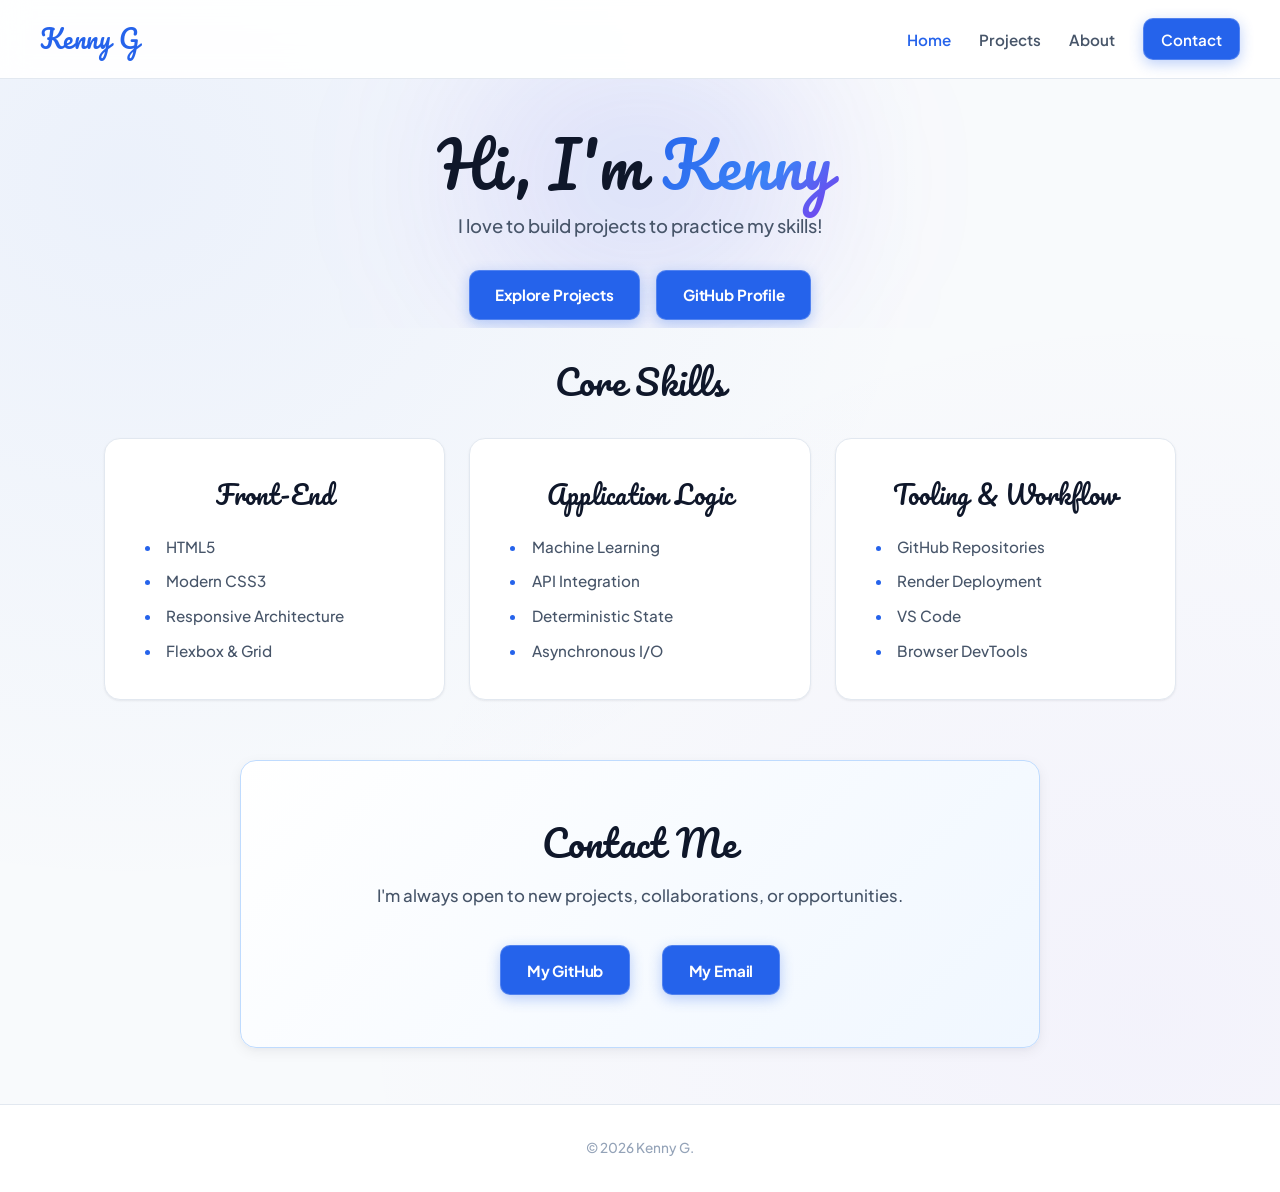
==== commit 0f034d32: "final testing" ====
--- a/index.html
+++ b/index.html
@@ -26,8 +26,8 @@
     <section class="hero-section">
       <div class="hero-glow"></div>
       <div class="hero-content">
-        <h1>Hi, I'm <span class="gradient-text">Kenny</span>.</h1>
-        <p class="hero-subtext">I build web projects to practice my skills.</p>
+        <h1>Hi, I'm <span class="gradient-text">Kenny</span></h1>
+        <p class="hero-subtext">I love to build projects to practice my skills!</p>
         <div class="hero-actions">
           <a href="projects.html" class="btn btn-primary">Explore Projects</a>
           <a href="https://github.com/Kenny-G-z" target="_blank" rel="noopener noreferrer" class="btn btn-secondary">GitHub Profile</a>
--- a/style.css
+++ b/style.css
@@ -4,41 +4,46 @@
 @import url('https://fonts.googleapis.com/css2?family=Fira+Code:wght@400;600&family=Pacifico&family=Plus+Jakarta+Sans:wght@400;500;600;700;800&display=swap');
 
 /* ==========================================================================
-   Design Tokens & Violet/Purple Theme
+   Design Tokens (Indigo-Blue Primary with Subtle Purple Accent)
    ========================================================================== */
 :root {
   /* Surfaces */
-  --bg-main: #faf8fc;
+  --bg-main: #f8fafc;
   --bg-surface: #ffffff;
   --bg-card: #ffffff;
   --bg-card-hover: #ffffff;
 
   /* Borders */
-  --border-color: #ede8f5;
-  --border-hover: #d8b4fe;
-  --border-focus: #9333ea;
+  --border-color: #e2e8f0;
+  --border-hover: #c7d2fe;
+  --border-focus: #4f46e5;
 
   /* Text Colors */
-  --text-main: #180d28;
-  --text-muted: #5b4b70;
-  --text-dim: #9d8fb3;
-
-  /* Vibrant Purple Accents */
-  --accent-primary: #7e22ce;       /* Deep Amethyst */
-  --accent-primary-hover: #6b21a8; /* Dark Purple */
-  --accent-secondary: #a855f7;     /* Bright Violet */
-  --accent-spark: #c084fc;         /* Lilac Accent */
+  --text-main: #0f172a;
+  --text-muted: #475569;
+  --text-dim: #94a3b8;
+
+  /* Color Balance */
+  --accent-primary: #2563eb;          /* Vibrant Royal Blue */
+  --accent-primary-hover: #1d4ed8;    /* Deep Blue */
+  --accent-secondary: #4f46e5;        /* Indigo */
+  --accent-purple-tint: #7c3aed;      /* Subtle Purple Accent */
 
   /* Tag Badges */
-  --accent-tag-bg: #f5f3ff;
-  --accent-tag-text: #6b21a8;
-  --accent-tag-border: #ddd6fe;
-
-  /* Ambient Glows & Shadows */
-  --shadow-sm: 0 2px 4px rgba(24, 13, 40, 0.04), 0 1px 2px rgba(24, 13, 40, 0.02);
-  --shadow-md: 0 6px 16px rgba(24, 13, 40, 0.06), 0 2px 6px rgba(24, 13, 40, 0.03);
-  --shadow-lg: 0 14px 30px rgba(126, 34, 206, 0.14), 0 4px 10px rgba(24, 13, 40, 0.04);
-  --shadow-btn: 0 4px 16px rgba(126, 34, 206, 0.35);
+  --accent-tag-bg: #eff6ff;
+  --accent-tag-text: #1d4ed8;
+  --accent-tag-border: #bfdbfe;
+
+  /* Unified Button Color */
+  --btn-bg: #2563eb;
+  --btn-bg-hover: #1d4ed8;
+  --btn-text: #ffffff;
+  --shadow-btn: 0 4px 14px rgba(37, 99, 235, 0.3);
+
+  /* Shadows */
+  --shadow-sm: 0 1px 3px rgba(15, 23, 42, 0.05), 0 1px 2px rgba(15, 23, 42, 0.03);
+  --shadow-md: 0 4px 14px rgba(15, 23, 42, 0.06), 0 2px 6px rgba(15, 23, 42, 0.03);
+  --shadow-lg: 0 12px 28px rgba(37, 99, 235, 0.12), 0 4px 10px rgba(15, 23, 42, 0.04);
 
   /* Typography */
   --font-body: 'Plus Jakarta Sans', -apple-system, BlinkMacSystemFont, 'Segoe UI', Roboto, sans-serif;
@@ -46,10 +51,10 @@
   --font-title: 'Pacifico', cursive;
 
   --radius-sm: 6px;
-  --radius-md: 12px;
-  --radius-lg: 18px;
+  --radius-md: 10px;
+  --radius-lg: 16px;
   --radius-full: 9999px;
-  --transition: all 0.22s cubic-bezier(0.16, 1, 0.3, 1);
+  --transition: all 0.2s cubic-bezier(0.16, 1, 0.3, 1);
   --max-width: 1120px;
 }
 
@@ -67,8 +72,8 @@
   font-family: var(--font-body);
   background-color: var(--bg-main);
   background-image: 
-    radial-gradient(at 10% 20%, rgba(168, 85, 247, 0.06) 0px, transparent 50%),
-    radial-gradient(at 90% 80%, rgba(126, 34, 206, 0.05) 0px, transparent 50%);
+    radial-gradient(at 10% 15%, rgba(37, 99, 235, 0.06) 0px, transparent 50%),
+    radial-gradient(at 90% 85%, rgba(124, 58, 237, 0.04) 0px, transparent 50%);
   color: var(--text-main);
   line-height: 1.65;
   -webkit-font-smoothing: antialiased;
@@ -78,6 +83,7 @@
   min-height: 100vh;
   display: flex;
   flex-direction: column;
+  font-family: var(--font-body);
 }
 
 main {
@@ -85,48 +91,66 @@
 }
 
 /* ==========================================================================
-   Global Pacifico Headings Rule
-   ========================================================================== */
-h1, h2, h3,
+   All Titles: Pacifico (Centered, Dark, No Blue)
+   ========================================================================== */
+h1, h2, h3, h4,
 .section-title,
 .page-title {
   font-family: var(--font-title);
   font-weight: 400;
   letter-spacing: 0.01em;
-}
-
-/* ==========================================================================
-   Navigation Bar
+  text-align: center;
+  color: var(--text-main) !important;
+}
+
+/* ==========================================================================
+   All Non-Titles: Explicitly Plus Jakarta Sans
+   ========================================================================== */
+p, 
+span, 
+a, 
+li, 
+label, 
+input, 
+textarea, 
+button,
+.hero-subtext,
+.page-subtitle,
+.badge,
+footer {
+  font-family: var(--font-body);
+}
+
+/* ==========================================================================
+   Full-Width Navigation Bar
    ========================================================================== */
 .navbar {
   display: flex;
   justify-content: space-between;
   align-items: center;
-  padding: 1.15rem 2rem;
-  max-width: var(--max-width);
-  margin: 0 auto;
+  padding: 1.15rem 2.5rem;
   width: 100%;
   position: sticky;
   top: 0;
   z-index: 100;
-  background: rgba(255, 255, 255, 0.88);
+  background: rgba(255, 255, 255, 0.92);
   backdrop-filter: blur(14px);
   border-bottom: 1px solid var(--border-color);
   animation: fadeInDown 0.6s cubic-bezier(0.16, 1, 0.3, 1) both;
 }
 
 .logo {
-  font-family: var(--font-title);
+  font-family: var(--font-title) !important;
   font-weight: 400;
   font-size: 1.55rem;
-  color: var(--accent-primary);
+  color: var(--accent-primary) !important;
   text-decoration: none;
   letter-spacing: 0.02em;
   transition: var(--transition);
 }
 
 .logo:hover {
-  color: var(--accent-primary-hover);
+  color: var(--accent-primary-hover) !important;
   transform: scale(1.04) rotate(-1deg);
 }
 
@@ -149,28 +173,53 @@
   color: var(--accent-primary);
 }
 
+/* ==========================================================================
+   Unified Buttons
+   ========================================================================== */
+.btn,
+.btn-primary,
+.btn-secondary,
 .btn-nav {
-  background: var(--accent-tag-bg);
-  color: var(--accent-primary) !important;
+  display: inline-flex;
+  align-items: center;
+  justify-content: center;
+  gap: 0.5rem;
+  padding: 0.72rem 1.6rem;
+  border-radius: var(--radius-md);
+  font-size: 0.95rem;
+  font-weight: 700;
+  letter-spacing: -0.01em;
+  text-decoration: none;
+  background: var(--btn-bg) !important;
+  color: var(--btn-text) !important;
+  border: 1px solid rgba(255, 255, 255, 0.2);
+  box-shadow: var(--shadow-btn);
+  transition: var(--transition);
+  cursor: pointer;
+}
+
+.btn:hover,
+.btn-primary:hover,
+.btn-secondary:hover,
+.btn-nav:hover {
+  background: var(--btn-bg-hover) !important;
+  transform: translateY(-2px);
+  box-shadow: 0 6px 20px rgba(37, 99, 235, 0.4);
+}
+
+.btn-nav {
   padding: 0.45rem 1.1rem;
-  border-radius: var(--radius-md);
-  border: 1px solid var(--accent-tag-border);
-}
-
-.btn-nav:hover {
-  background: #ede9fe;
-  border-color: var(--accent-primary);
-  transform: translateY(-1px);
-}
-
-/* ==========================================================================
-   Hero & Page Headers (Unified Glow & Styling)
+}
+
+/* ==========================================================================
+   Hero & Compact Page Headers
    ========================================================================== */
 .hero-section,
+.page-header,
 .page-header-wrapper {
   position: relative;
   text-align: center;
-  padding: 3.5rem 1.5rem 1.75rem;
+  padding: 3rem 1.5rem 0.5rem;
   overflow: hidden;
 }
 
@@ -182,7 +231,7 @@
   transform: translate(-50%, -50%);
   width: 580px;
   height: 280px;
-  background: radial-gradient(circle, rgba(168, 85, 247, 0.18) 0%, rgba(126, 34, 206, 0.1) 50%, transparent 70%);
+  background: radial-gradient(circle, rgba(37, 99, 235, 0.16) 0%, rgba(124, 58, 237, 0.08) 50%, transparent 70%);
   filter: blur(75px);
   z-index: 0;
   pointer-events: none;
@@ -214,29 +263,41 @@
 .page-title {
   font-size: clamp(2.4rem, 5vw, 3.8rem);
   line-height: 1.25;
-  margin-bottom: 0.85rem;
-  color: var(--text-main);
+  margin-bottom: 0.5rem;
+  color: var(--text-main) !important;
+  text-align: center;
 }
 
 .gradient-text {
   font-family: var(--font-title);
   font-weight: 400;
   padding-right: 0.15em;
-  background: linear-gradient(135deg, #7e22ce 0%, #a855f7 50%, #c084fc 100%);
+  background: linear-gradient(135deg, #2563eb 0%, #3b82f6 60%, #7c3aed 100%);
   -webkit-background-clip: text;
   background-clip: text;
   -webkit-text-fill-color: transparent;
 }
 
-.hero-subtext,
-.page-subtitle {
+.hero-subtext {
   font-size: 1.15rem;
   color: var(--text-muted);
   margin-bottom: 1.75rem;
-  font-weight: 400;
+  font-weight: 500;
   max-width: 620px;
   margin-left: auto;
   margin-right: auto;
+  text-align: center;
+}
+
+.page-subtitle {
+  font-size: 1.1rem;
+  color: var(--text-muted);
+  margin-bottom: 0.5rem;
+  font-weight: 500;
+  max-width: 620px;
+  margin-left: auto;
+  margin-right: auto;
+  text-align: center;
 }
 
 .hero-actions {
@@ -247,69 +308,29 @@
 }
 
 /* ==========================================================================
-   Buttons
-   ========================================================================== */
-.btn {
-  display: inline-flex;
-  align-items: center;
-  justify-content: center;
-  gap: 0.5rem;
-  padding: 0.75rem 1.65rem;
-  border-radius: var(--radius-md);
-  font-size: 0.95rem;
-  font-weight: 700;
-  letter-spacing: -0.01em;
-  text-decoration: none;
-  transition: var(--transition);
-  cursor: pointer;
-}
-
-.btn-primary {
-  background: linear-gradient(135deg, #7e22ce 0%, #9333ea 100%);
-  color: #ffffff;
-  box-shadow: var(--shadow-btn);
-  border: 1px solid rgba(255, 255, 255, 0.2);
-}
-
-.btn-primary:hover {
-  transform: translateY(-2px);
-  box-shadow: 0 8px 24px rgba(126, 34, 206, 0.45);
-  background: linear-gradient(135deg, #6b21a8 0%, #7e22ce 100%);
-}
-
-.btn-secondary {
-  background: var(--bg-surface);
-  color: var(--text-main);
-  border: 1px solid var(--border-color);
-  box-shadow: var(--shadow-sm);
-}
-
-.btn-secondary:hover {
-  background: #fdfcff;
-  border-color: var(--border-hover);
-  color: var(--accent-primary);
-  transform: translateY(-2px);
-}
-
-/* ==========================================================================
    Section Layouts
    ========================================================================== */
 section {
   max-width: var(--max-width);
   margin: 0 auto;
-  padding: 2.25rem 1.5rem;
+  padding: 1.5rem 1.5rem 2.25rem;
   width: 100%;
+}
+
+.all-projects-section,
+.about-content-section {
+  padding-top: 1rem;
 }
 
 .section-title {
   font-size: 2.2rem;
   margin-bottom: 1.75rem;
   text-align: center;
-  color: var(--text-main);
-}
-
-/* ==========================================================================
-   Skills Grid (Home Page)
+  color: var(--text-main) !important;
+}
+
+/* ==========================================================================
+   Skills Grid (Bullet Point Standard: Plus Jakarta Sans 500)
    ========================================================================== */
 .skills-grid {
   display: grid;
@@ -321,7 +342,7 @@
   background: var(--bg-surface);
   border: 1px solid var(--border-color);
   border-radius: var(--radius-lg);
-  padding: 2.25rem 1.75rem;
+  padding: 2.25rem 2rem;
   box-shadow: var(--shadow-sm);
   transition: var(--transition);
   display: flex;
@@ -337,36 +358,32 @@
 .skill-card h3 {
   font-size: 1.55rem;
   margin-bottom: 1.25rem;
+  color: var(--text-main) !important;
+  text-align: center;
+}
+
+.skill-list {
+  list-style-type: disc;
+  list-style-position: inside;
+  display: flex;
+  flex-direction: column;
+  gap: 0.75rem;
+  padding-left: 0.5rem;
+}
+
+.skill-list li {
+  color: var(--text-muted);
+  font-size: 0.95rem;
+  font-weight: 500;
+  line-height: 1.5;
+}
+
+.skill-list li::marker {
   color: var(--accent-primary);
 }
 
-.skill-list {
-  list-style: none;
-  display: flex;
-  flex-direction: column;
-  gap: 0.85rem;
-}
-
-.skill-list li {
-  color: var(--text-muted);
-  font-size: 0.95rem;
-  display: flex;
-  align-items: center;
-  font-weight: 500;
-}
-
-.skill-list li::before {
-  content: "✦";
-  color: var(--accent-secondary);
-  font-weight: bold;
-  font-size: 0.95rem;
-  display: inline-block;
-  width: 1.4rem;
-  line-height: 1;
-}
-
-/* ==========================================================================
-   Projects Grid & 2x2 Tech Stack (Projects Page)
+/* ==========================================================================
+   Projects Grid & 2x2 Tech Stack
    ========================================================================== */
 .projects-grid {
   display: grid;
@@ -394,7 +411,7 @@
 
 .project-header {
   display: flex;
-  justify-content: flex-end;
+  justify-content: center;
   align-items: center;
   margin-bottom: 0.75rem;
 }
@@ -420,28 +437,29 @@
 .project-card h3 {
   font-size: 1.6rem;
   margin-bottom: 0.65rem;
-  color: var(--text-main);
+  color: var(--text-main) !important;
+  text-align: center;
 }
 
 .project-card p {
   color: var(--text-muted);
   font-size: 0.95rem;
+  font-weight: 500;
   margin-bottom: 1.5rem;
   flex-grow: 1;
   line-height: 1.6;
 }
 
-/* 2x2 Stack Grid */
 .tech-stack {
   display: grid;
   grid-template-columns: 1fr 1fr;
   gap: 0.55rem;
   padding-top: 1.25rem;
-  border-top: 1px solid #f8f6fc;
+  border-top: 1px solid #f1f5f9;
 }
 
 .tech-stack span {
-  font-family: var(--font-mono);
+  font-family: var(--font-mono) !important;
   font-size: 0.72rem;
   background: var(--accent-tag-bg);
   color: var(--accent-tag-text);
@@ -474,10 +492,12 @@
   box-shadow: var(--shadow-lg);
 }
 
-.about-card h2 {
+.about-card h2,
+.about-card .sub-heading {
   font-size: 1.95rem;
   margin-bottom: 0.85rem;
-  color: var(--accent-primary);
+  color: var(--text-main) !important;
+  text-align: center;
 }
 
 .about-card .sub-heading {
@@ -487,13 +507,15 @@
 .about-card p {
   color: var(--text-muted);
   font-size: 1.05rem;
+  font-weight: 500;
   line-height: 1.8;
   margin-bottom: 1rem;
 }
 
 .about-actions {
   display: flex;
-  gap: 1rem;
+  justify-content: center;
+  gap: 1.75rem;
   margin-top: 2.5rem;
   flex-wrap: wrap;
 }
@@ -506,7 +528,7 @@
 }
 
 .contact-box {
-  background: linear-gradient(135deg, #ffffff 0%, #faf5ff 100%);
+  background: linear-gradient(135deg, #ffffff 0%, #f0f7ff 100%);
   border: 1px solid var(--accent-tag-border);
   border-radius: var(--radius-lg);
   padding: 3.25rem 2rem;
@@ -521,52 +543,27 @@
 .contact-box h2 {
   font-size: 2.3rem;
   margin-bottom: 0.5rem;
-  color: var(--text-main);
+  color: var(--text-main) !important;
+  text-align: center;
 }
 
 .contact-box p {
   color: var(--text-muted);
   font-size: 1.05rem;
-  margin-bottom: 2rem;
+  font-weight: 500;
+  margin-bottom: 2.25rem;
   max-width: 540px;
   margin-left: auto;
   margin-right: auto;
-}
-
-.contact-card-chips {
+  text-align: center;
+}
+
+.contact-buttons {
   display: flex;
   justify-content: center;
-  gap: 1.25rem;
+  align-items: center;
+  gap: 2rem;
   flex-wrap: wrap;
-  margin-bottom: 1.75rem;
-}
-
-.contact-chip {
-  display: inline-flex;
-  align-items: center;
-  gap: 0.65rem;
-  padding: 0.85rem 1.4rem;
-  background: var(--bg-surface);
-  border: 1px solid var(--border-color);
-  border-radius: var(--radius-md);
-  color: var(--text-main);
-  text-decoration: none;
-  font-weight: 600;
-  font-size: 0.95rem;
-  box-shadow: var(--shadow-sm);
-  transition: var(--transition);
-}
-
-.contact-chip:hover {
-  border-color: var(--accent-primary);
-  color: var(--accent-primary);
-  transform: translateY(-2px);
-  box-shadow: var(--shadow-md);
-}
-
-.contact-chip .chip-icon {
-  font-size: 1.1rem;
-  color: var(--accent-primary);
 }
 
 /* ==========================================================================
@@ -578,6 +575,7 @@
   border-top: 1px solid var(--border-color);
   color: var(--text-dim);
   font-size: 0.85rem;
+  font-weight: 500;
   margin-top: auto;
   background: var(--bg-surface);
 }
@@ -656,8 +654,9 @@
   }
 
   .hero-section,
+  .page-header,
   .page-header-wrapper {
-    padding: 2.5rem 1rem 1.5rem;
+    padding: 2.25rem 1rem 0.5rem;
   }
 
   .skill-card {
@@ -672,7 +671,8 @@
     padding: 2.25rem 1.25rem;
   }
 
-  .contact-card-chips {
+  .contact-buttons {
+    gap: 1rem;
     flex-direction: column;
     align-items: stretch;
   }
